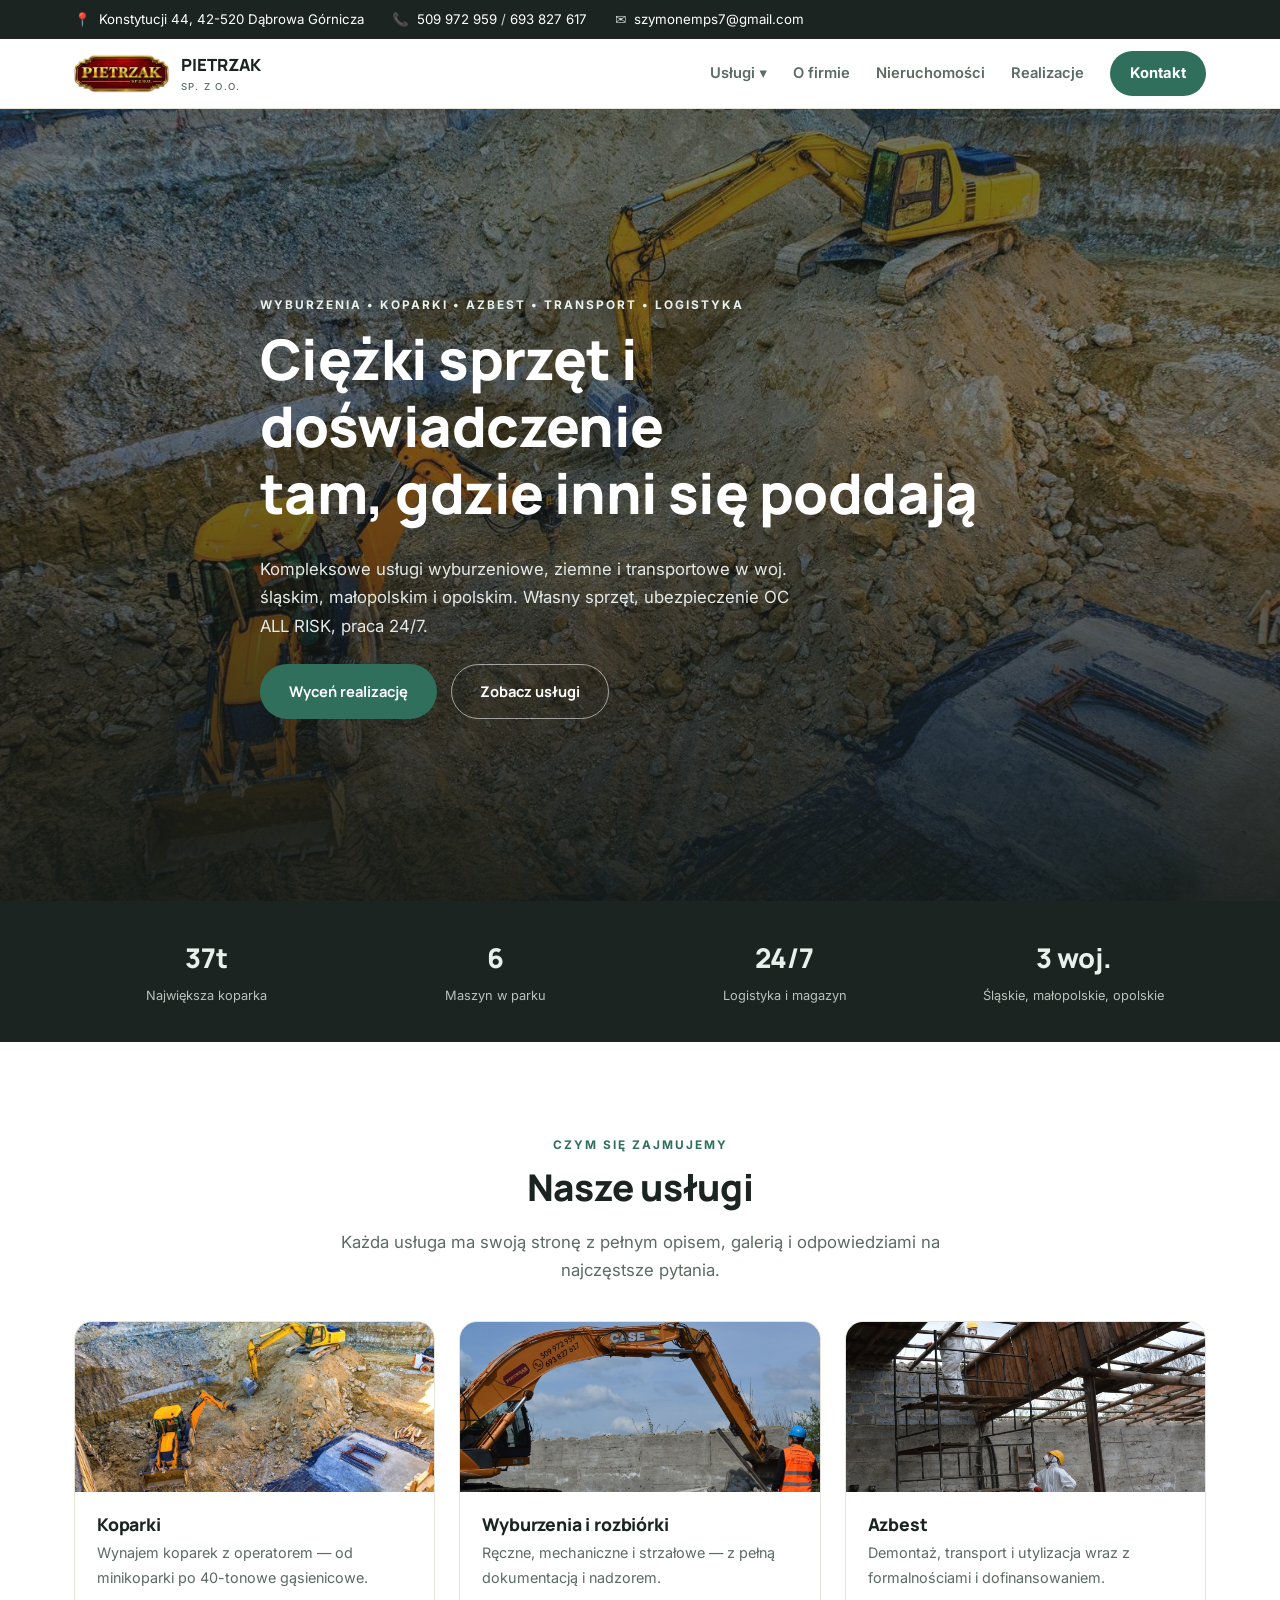
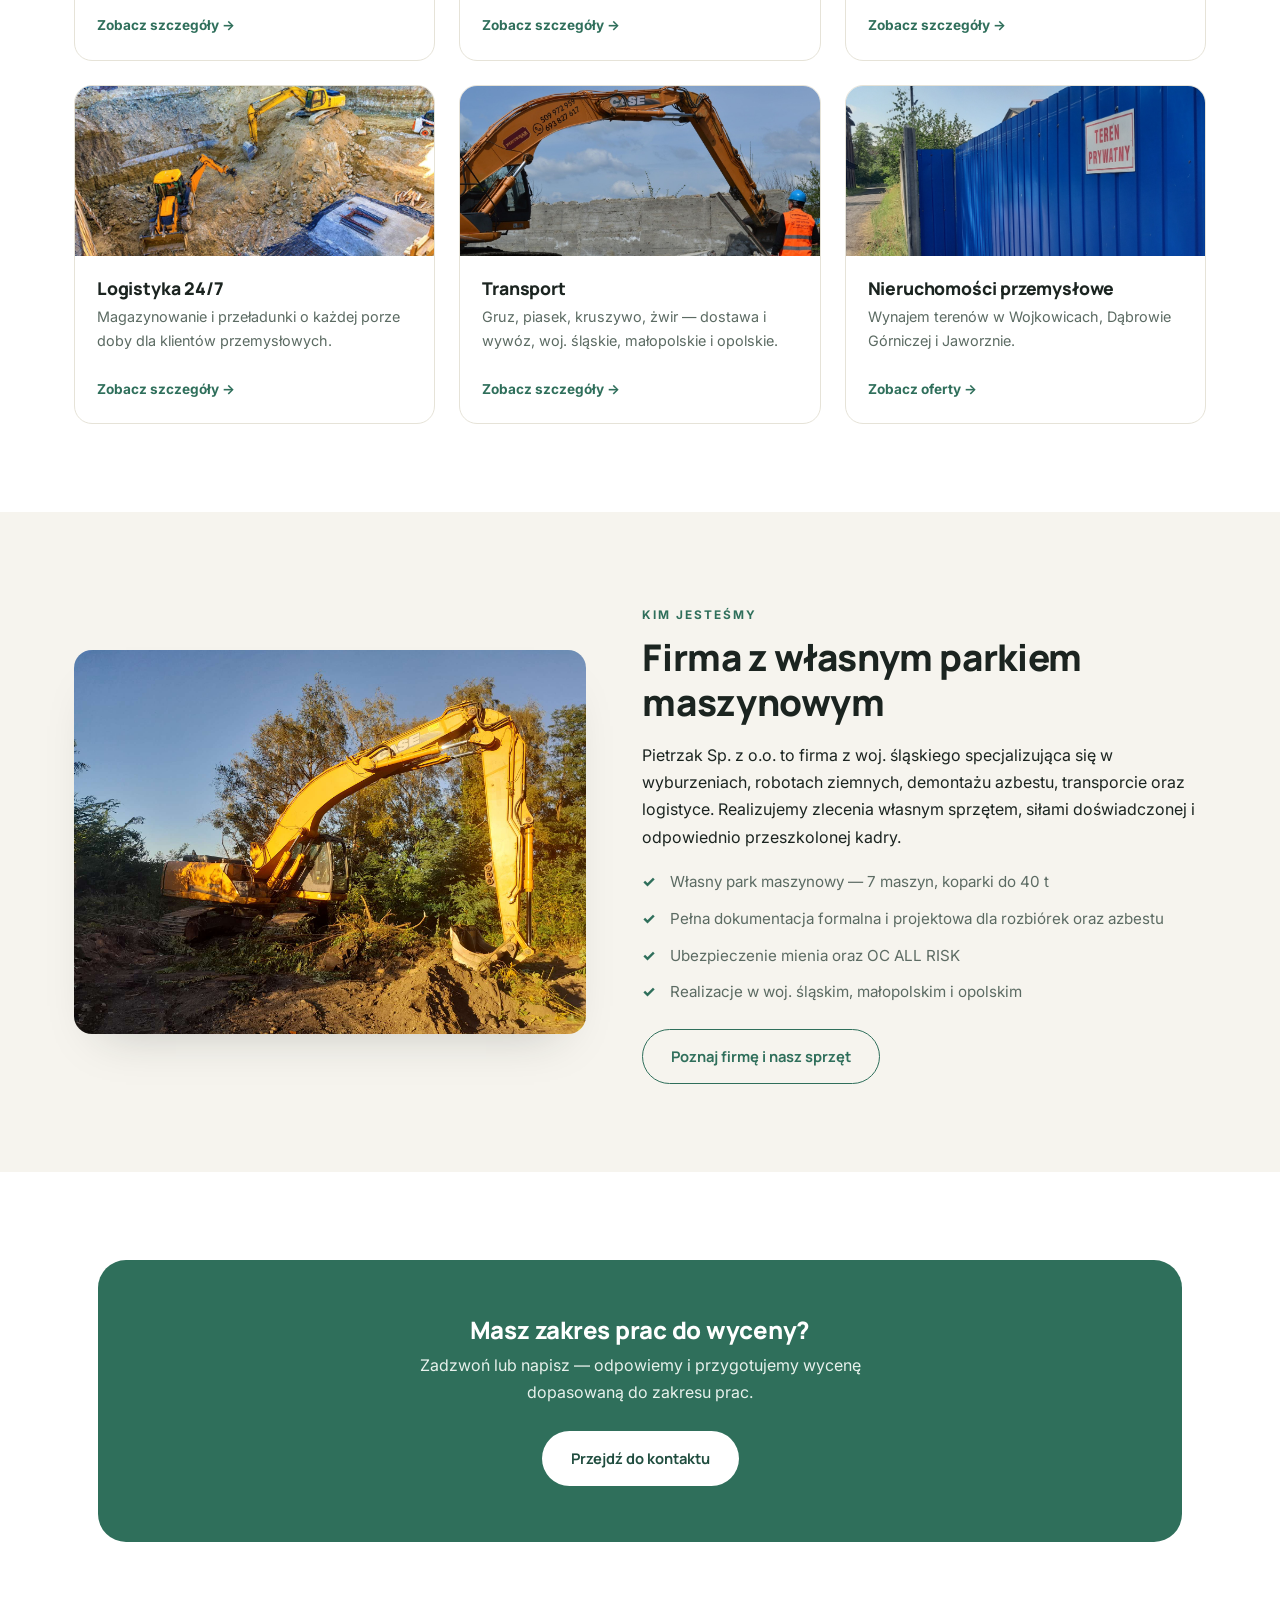
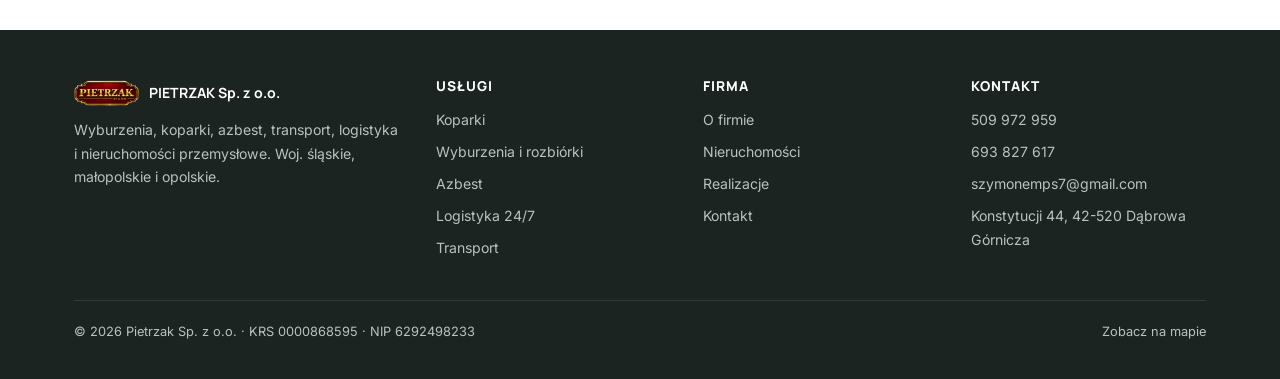
==== index.html @ a1aa08f2 "Catch remaining generic-Poland and Germany mentions the earlier sweep missed A few spots used "oraz " ====
<!DOCTYPE html>
<html lang="pl">
<head>
<meta charset="UTF-8" />
<meta name="viewport" content="width=device-width, initial-scale=1.0" />
<title>Pietrzak Sp. z o.o. — Wyburzenia, Koparki, Transport, Logistyka | Dąbrowa Górnicza</title>
<meta name="description" content="Pietrzak Sp. z o.o. — kompleksowe wyburzenia, usługi koparkami do 40 t, demontaż azbestu, transport, logistyka 24/7 i wynajem nieruchomości przemysłowych. Woj. śląskie, małopolskie i opolskie." />
<meta property="og:type" content="website" />
<meta property="og:title" content="Pietrzak Sp. z o.o. — Wyburzenia, Koparki, Transport, Logistyka" />
<meta property="og:description" content="Kompleksowe usługi wyburzeniowe, ziemne, transportowe i logistyczne. Własny sprzęt, ubezpieczenie OC ALL RISK, praca 24/7." />
<meta property="og:image" content="images/koparki6_slide.jpg" />
<link rel="preconnect" href="https://fonts.googleapis.com">
<link rel="preconnect" href="https://fonts.gstatic.com" crossorigin>
<link href="https://fonts.googleapis.com/css2?family=Manrope:wght@600;700;800&family=Inter:wght@400;500;600;700&display=swap" rel="stylesheet">
<link rel="stylesheet" href="css/style.css?v=11" />
<script type="application/ld+json">
{
  "@context": "https://schema.org",
  "@type": "LocalBusiness",
  "name": "Pietrzak Sp. z o.o.",
  "image": "images/logo-nowe.png",
  "telephone": ["+48509972959", "+48693827617"],
  "email": "szymonemps7@gmail.com",
  "address": {
    "@type": "PostalAddress",
    "streetAddress": "Konstytucji 44",
    "postalCode": "42-520",
    "addressLocality": "Dąbrowa Górnicza",
    "addressCountry": "PL"
  },
  "areaServed": ["Śląskie", "Małopolskie", "Opolskie"],
  "description": "Wyburzenia, usługi koparkami, demontaż azbestu, transport, logistyka i wynajem nieruchomości przemysłowych."
}
</script>
</head>
<body>

<div class="topbar">
  <div class="container topbar-inner">
    <div class="topbar-item"><span class="ico">📍</span> <a href="https://www.google.com/maps/place/Pietrzak+Sp.+z+o.o.+Wyburzenia+Koparki+Kruszywa+Wywrotka+Transport+Magazyny+Prze%C5%82adunki+Logistyka/@50.3770584,19.2363696,16.65z/data=!4m6!3m5!1s0x4716d90f07cc1eab:0x5d00c881a6992db2!8m2!3d50.3772997!4d19.238333!16s%2Fg%2F11swgnzcmq?entry=ttu" target="_blank" rel="noopener">Konstytucji 44, 42-520 Dąbrowa Górnicza</a></div>
    <div class="topbar-item"><span class="ico">📞</span> <a href="tel:+48509972959">509 972 959</a> / <a href="tel:+48693827617">693 827 617</a></div>
    <div class="topbar-item"><span class="ico">✉️</span> <a href="mailto:szymonemps7@gmail.com">szymonemps7@gmail.com</a></div>
  </div>
</div>

<header class="site-header" id="top">
  <div class="container header-inner">
    <a class="brand" href="index.html">
      <img src="images/logo-nowe.png" alt="Pietrzak Sp. z o.o." />
      <span class="brand-text">PIETRZAK <small>Sp. z o.o.</small></span>
    </a>
    <nav class="nav" id="nav">
      <div class="nav-drop">
        <button type="button">Usługi <span aria-hidden="true">▾</span></button>
        <div class="nav-drop-menu">
          <a href="uslugi/koparki.html">Koparki<span>Wynajem z operatorem</span></a>
          <a href="uslugi/wyburzenia.html">Wyburzenia i rozbiórki<span>Ręczne, mechaniczne, strzałowe</span></a>
          <a href="uslugi/azbest.html">Azbest<span>Demontaż i utylizacja</span></a>
          <a href="uslugi/logistyka.html">Logistyka 24/7<span>Magazynowanie, przeładunki</span></a>
          <a href="uslugi/transport.html">Transport<span>Kruszywa, gruz, materiały sypkie</span></a>
        </div>
      </div>
      <a href="o-firmie.html">O firmie</a>
      <a href="nieruchomosci.html">Nieruchomości</a>
      <a href="realizacje.html">Realizacje</a>
      <a href="kontakt.html" class="nav-cta">Kontakt</a>
    </nav>
    <button class="burger" id="burger" aria-label="Menu">
      <span></span><span></span><span></span>
    </button>
  </div>
</header>

<section class="hero">
  <video class="hero-video" autoplay loop muted playsinline poster="images/koparki6_slide.jpg">
    <source src="koparka.mp4" type="video/mp4" />
  </video>
  <div class="hero-overlay"></div>
  <div class="container hero-content">
    <p class="eyebrow">Wyburzenia • Koparki • Azbest • Transport • Logistyka</p>
    <h1>Ciężki sprzęt i doświadczenie<br>tam, gdzie inni się poddają</h1>
    <p class="hero-lead">Kompleksowe usługi wyburzeniowe, ziemne i transportowe w woj. śląskim, małopolskim i opolskim. Własny sprzęt, ubezpieczenie OC ALL RISK, praca 24/7.</p>
    <div class="hero-actions">
      <a href="kontakt.html" class="btn btn-primary">Wyceń realizację</a>
      <a href="#uslugi" class="btn btn-ghost">Zobacz usługi</a>
    </div>
  </div>
</section>

<section class="stats">
  <div class="container stats-grid">
    <div class="stat reveal"><strong data-count="40" data-suffix="t">0t</strong><span>Największa koparka</span></div>
    <div class="stat reveal"><strong data-count="7" data-suffix="">0</strong><span>Maszyn w parku</span></div>
    <div class="stat reveal"><strong>24/7</strong><span>Logistyka i magazyn</span></div>
    <div class="stat reveal"><strong>3 woj.</strong><span>Śląskie, małopolskie, opolskie</span></div>
  </div>
</section>

<section class="section" id="uslugi">
  <div class="container">
    <div class="section-head center">
      <p class="section-eyebrow reveal">Czym się zajmujemy</p>
      <h2 class="section-title reveal">Nasze usługi</h2>
      <p class="lead reveal">Każda usługa ma swoją stronę z pełnym opisem, galerią i odpowiedziami na najczęstsze pytania.</p>
    </div>
    <div class="service-links">

      <a class="service-link-card reveal" href="uslugi/koparki.html">
        <div class="service-link-img" style="background-image:url('images/koparki6_slide.jpg')"></div>
        <div class="service-link-body">
          <h3>Koparki</h3>
          <p>Wynajem koparek z operatorem — od minikoparki po 40-tonowe gąsienicowe.</p>
          <span class="service-link-arrow">Zobacz szczegóły →</span>
        </div>
      </a>

      <a class="service-link-card reveal" href="uslugi/wyburzenia.html">
        <div class="service-link-img" style="background-image:url('images/wwwwyb.jpg')"></div>
        <div class="service-link-body">
          <h3>Wyburzenia i rozbiórki</h3>
          <p>Ręczne, mechaniczne i strzałowe — z pełną dokumentacją i nadzorem.</p>
          <span class="service-link-arrow">Zobacz szczegóły →</span>
        </div>
      </a>

      <a class="service-link-card reveal" href="uslugi/azbest.html">
        <div class="service-link-img" style="background-image:url('images/azbest31.jpg')"></div>
        <div class="service-link-body">
          <h3>Azbest</h3>
          <p>Demontaż, transport i utylizacja wraz z formalnościami i dofinansowaniem.</p>
          <span class="service-link-arrow">Zobacz szczegóły →</span>
        </div>
      </a>

      <a class="service-link-card reveal" href="uslugi/logistyka.html">
        <div class="service-link-img" style="background-image:url('images/koparki6_slide.jpg')"></div>
        <div class="service-link-body">
          <h3>Logistyka 24/7</h3>
          <p>Magazynowanie i przeładunki o każdej porze doby dla klientów przemysłowych.</p>
          <span class="service-link-arrow">Zobacz szczegóły →</span>
        </div>
      </a>

      <a class="service-link-card reveal" href="uslugi/transport.html">
        <div class="service-link-img" style="background-image:url('images/wwwwyb.jpg')"></div>
        <div class="service-link-body">
          <h3>Transport</h3>
          <p>Gruz, piasek, kruszywo, żwir — dostawa i wywóz, woj. śląskie, małopolskie i opolskie.</p>
          <span class="service-link-arrow">Zobacz szczegóły →</span>
        </div>
      </a>

      <a class="service-link-card reveal" href="nieruchomosci.html">
        <div class="service-link-img" style="background-image:url('images/nieruchomosci21.jpg')"></div>
        <div class="service-link-body">
          <h3>Nieruchomości przemysłowe</h3>
          <p>Wynajem terenów w Wojkowicach, Dąbrowie Górniczej i Jaworznie.</p>
          <span class="service-link-arrow">Zobacz oferty →</span>
        </div>
      </a>

    </div>
  </div>
</section>

<section class="section section-alt">
  <div class="container about-grid">
    <div class="about-media reveal">
      <img src="images/koparki3.jpg" alt="Koparka Pietrzak Sp. z o.o. przy pracy" />
    </div>
    <div class="reveal">
      <p class="section-eyebrow">Kim jesteśmy</p>
      <h2 class="section-title">Firma z własnym parkiem maszynowym</h2>
      <p>Pietrzak Sp. z o.o. to firma z woj. śląskiego specjalizująca się w wyburzeniach, robotach ziemnych, demontażu azbestu, transporcie oraz logistyce. Realizujemy zlecenia własnym sprzętem, siłami doświadczonej i odpowiednio przeszkolonej kadry.</p>
      <ul class="checklist">
        <li>Własny park maszynowy — 7 maszyn, koparki do 40 t</li>
        <li>Pełna dokumentacja formalna i projektowa dla rozbiórek oraz azbestu</li>
        <li>Ubezpieczenie mienia oraz OC ALL RISK</li>
        <li>Realizacje w woj. śląskim, małopolskim i opolskim</li>
      </ul>
      <a href="o-firmie.html" class="btn btn-outline">Poznaj firmę i nasz sprzęt</a>
    </div>
  </div>
</section>

<section class="section">
  <div class="container">
    <div class="cta-band reveal">
      <h2>Masz zakres prac do wyceny?</h2>
      <p>Zadzwoń lub napisz — odpowiemy i przygotujemy wycenę dopasowaną do zakresu prac.</p>
      <a href="kontakt.html" class="btn btn-primary">Przejdź do kontaktu</a>
    </div>
  </div>
</section>

<a href="tel:+48509972959" class="call-fab" id="call-fab" aria-label="Zadzwoń teraz">
  <span class="call-fab-icon">📞</span><span class="call-fab-text">Zadzwoń teraz</span>
</a>

<footer class="footer">
  <div class="container">
    <div class="footer-grid">
      <div>
        <div class="footer-brand"><img src="images/logo-nowe.png" alt="Pietrzak Sp. z o.o." /><span>PIETRZAK Sp. z o.o.</span></div>
        <p>Wyburzenia, koparki, azbest, transport, logistyka i nieruchomości przemysłowe. Woj. śląskie, małopolskie i opolskie.</p>
      </div>
      <div class="footer-col">
        <h4>Usługi</h4>
        <ul>
          <li><a href="uslugi/koparki.html">Koparki</a></li>
          <li><a href="uslugi/wyburzenia.html">Wyburzenia i rozbiórki</a></li>
          <li><a href="uslugi/azbest.html">Azbest</a></li>
          <li><a href="uslugi/logistyka.html">Logistyka 24/7</a></li>
          <li><a href="uslugi/transport.html">Transport</a></li>
        </ul>
      </div>
      <div class="footer-col">
        <h4>Firma</h4>
        <ul>
          <li><a href="o-firmie.html">O firmie</a></li>
          <li><a href="nieruchomosci.html">Nieruchomości</a></li>
          <li><a href="realizacje.html">Realizacje</a></li>
          <li><a href="kontakt.html">Kontakt</a></li>
        </ul>
      </div>
      <div class="footer-col">
        <h4>Kontakt</h4>
        <ul>
          <li><a href="tel:+48509972959">509 972 959</a></li>
          <li><a href="tel:+48693827617">693 827 617</a></li>
          <li><a href="mailto:szymonemps7@gmail.com">szymonemps7@gmail.com</a></li>
          <li><a href="https://www.google.com/maps/place/Pietrzak+Sp.+z+o.o.+Wyburzenia+Koparki+Kruszywa+Wywrotka+Transport+Magazyny+Prze%C5%82adunki+Logistyka/@50.3770584,19.2363696,16.65z/data=!4m6!3m5!1s0x4716d90f07cc1eab:0x5d00c881a6992db2!8m2!3d50.3772997!4d19.238333!16s%2Fg%2F11swgnzcmq?entry=ttu" target="_blank" rel="noopener">Konstytucji 44, 42-520 Dąbrowa Górnicza</a></li>
        </ul>
      </div>
    </div>
    <div class="footer-bottom">
      <p>&copy; <span id="year"></span> Pietrzak Sp. z o.o. · KRS 0000868595 · NIP 6292498233</p>
      <a href="https://www.google.com/maps/place/Pietrzak+Sp.+z+o.o.+Wyburzenia+Koparki+Kruszywa+Wywrotka+Transport+Magazyny+Prze%C5%82adunki+Logistyka/@50.3770584,19.2363696,16.65z/data=!4m6!3m5!1s0x4716d90f07cc1eab:0x5d00c881a6992db2!8m2!3d50.3772997!4d19.238333!16s%2Fg%2F11swgnzcmq?entry=ttu" target="_blank" rel="noopener">Zobacz na mapie</a>
    </div>
  </div>
</footer>

<script src="js/script.js?v=11"></script>
</body>
</html>
---- css/style.css ----
:root{
  --ink:#1b2420;
  --ink-soft:#5c6b63;
  --paper:#ffffff;
  --paper-alt:#f6f4ee;
  --accent:#2f6f5b;
  --accent-light:#e7f1ec;
  --accent-dark:#204d3f;
  --line:#e6e3d8;
  --radius:18px;
  --shadow:0 24px 48px -28px rgba(27,36,32,0.25);
  --container:1180px;
  font-size:16px;
}

*,*::before,*::after{box-sizing:border-box;}
html{scroll-behavior:smooth;}
body{
  margin:0;
  font-family:'Inter',system-ui,sans-serif;
  color:var(--ink);
  background:var(--paper);
  line-height:1.7;
  -webkit-font-smoothing:antialiased;
}
h1,h2,h3,h4{
  font-family:'Manrope',sans-serif;
  line-height:1.2;
  margin:0 0 .5em;
  font-weight:800;
  letter-spacing:-.01em;
}
p{margin:0 0 1em;}
img{max-width:100%;display:block;}
a{color:inherit;text-decoration:none;}
ul{margin:0;padding:0;list-style:none;}

.container{width:100%;max-width:var(--container);margin:0 auto;padding:0 24px;}

.eyebrow,.section-eyebrow{
  display:inline-block;text-transform:uppercase;letter-spacing:2px;font-weight:700;
  color:var(--accent);font-size:.74rem;margin-bottom:10px;
}
.section-title{font-size:clamp(1.6rem,3vw,2.3rem);}
.section-head{max-width:640px;margin:0 0 34px;}
.section-head.center{margin-left:auto;margin-right:auto;text-align:center;}
.lead{font-size:1.05rem;color:var(--ink-soft);}

/* Topbar */
.topbar{background:var(--ink);color:#cfd8d3;font-size:.83rem;}
.topbar-inner{display:flex;flex-wrap:wrap;gap:8px 28px;padding:8px 24px;}
.topbar a{color:#fff;}
.topbar a:hover{color:var(--accent-light);}
.ico{margin-right:4px;}

/* Header */
.site-header{position:sticky;top:0;z-index:60;background:rgba(255,255,255,.92);backdrop-filter:blur(8px);border-bottom:1px solid var(--line);}
.header-inner{display:flex;align-items:center;justify-content:space-between;padding:12px 24px;}
.brand{display:flex;align-items:center;gap:12px;}
.brand img{height:44px;width:auto;}
.brand-text{font-family:'Manrope',sans-serif;font-weight:800;font-size:1.05rem;}
.brand-text small{display:block;font-family:'Inter',sans-serif;font-weight:500;font-size:.6rem;letter-spacing:1.3px;color:var(--ink-soft);text-transform:uppercase;}

.nav{display:flex;align-items:center;gap:26px;}
.nav > a{font-weight:600;font-size:.92rem;color:var(--ink-soft);transition:color .2s;white-space:nowrap;}
.nav > a:hover{color:var(--ink);}
.nav-cta{background:var(--accent)!important;color:#fff!important;padding:10px 20px;border-radius:999px;font-weight:700!important;}
.nav-cta:hover{background:var(--accent-dark)!important;}

.nav-drop{position:relative;}
.nav-drop > button{
  font:inherit;font-weight:600;font-size:.92rem;color:var(--ink-soft);background:none;border:none;cursor:pointer;
  display:flex;align-items:center;gap:5px;padding:0;
}
.nav-drop > button:hover{color:var(--ink);}
.nav-drop-menu{
  position:absolute;top:calc(100% + 14px);left:50%;transform:translateX(-50%) translateY(6px);
  background:#fff;border:1px solid var(--line);border-radius:14px;box-shadow:var(--shadow);
  min-width:230px;padding:8px;opacity:0;visibility:hidden;transition:.2s;
}
@media (min-width:721px){
  .nav-drop:hover .nav-drop-menu,.nav-drop:focus-within .nav-drop-menu{opacity:1;visibility:visible;transform:translateX(-50%) translateY(0);}
}
.nav-drop-menu a{display:block;padding:10px 12px;border-radius:8px;font-size:.9rem;font-weight:600;color:var(--ink);}
.nav-drop-menu a:hover{background:var(--accent-light);color:var(--accent-dark);}
.nav-drop-menu a span{display:block;font-weight:400;font-size:.78rem;color:var(--ink-soft);margin-top:2px;}

.burger{display:none;flex-direction:column;gap:5px;background:none;border:none;cursor:pointer;padding:6px;}
.burger span{width:24px;height:2px;background:var(--ink);border-radius:2px;transition:.25s;}

/* Breadcrumbs */
.breadcrumbs{padding:16px 0;font-size:.82rem;color:var(--ink-soft);background:var(--paper-alt);border-bottom:1px solid var(--line);}
.breadcrumbs a{color:var(--ink-soft);}
.breadcrumbs a:hover{color:var(--accent);}
.breadcrumbs span{margin:0 8px;color:#c3c0b3;}
.breadcrumbs .current{color:var(--ink);font-weight:600;}

/* Hero (home) */
.hero{position:relative;min-height:88vh;display:flex;align-items:center;overflow:hidden;color:#fff;}
.hero-video{position:absolute;inset:0;width:100%;height:100%;object-fit:cover;z-index:0;}
.hero-overlay{position:absolute;inset:0;z-index:1;background:linear-gradient(180deg,rgba(20,26,23,.6) 0%,rgba(20,26,23,.55) 40%,rgba(20,26,23,.92) 100%);}
.hero-content{position:relative;z-index:2;max-width:760px;padding:60px 0;}
.hero .eyebrow{color:var(--accent-light);}
.hero h1{font-size:clamp(2.1rem,4.4vw,3.5rem);}
.hero-lead{font-size:1.05rem;color:#e4e9e6;max-width:560px;}
.hero-actions{display:flex;gap:14px;flex-wrap:wrap;margin-top:24px;}

/* Page hero (subpages) */
.page-hero{position:relative;padding:0;color:#fff;min-height:44vh;display:flex;align-items:flex-end;overflow:hidden;}
.page-hero-img{position:absolute;inset:0;background-size:cover;background-position:center;}
.page-hero-overlay{position:absolute;inset:0;background:linear-gradient(180deg,rgba(20,26,23,.35) 0%,rgba(20,26,23,.85) 100%);}
.page-hero-content{position:relative;z-index:2;padding:60px 0 40px;}
.page-hero h1{font-size:clamp(1.9rem,3.6vw,2.8rem);margin-bottom:.3em;}
.page-hero p{color:#e4e9e6;max-width:600px;margin-bottom:0;}

.btn{
  display:inline-block;padding:14px 28px;border-radius:999px;
  font-weight:700;font-size:.92rem;transition:.2s;border:1px solid transparent;cursor:pointer;
  font-family:'Manrope',sans-serif;
}
.btn-primary{background:var(--accent);color:#fff;}
.btn-primary:hover{background:var(--accent-dark);transform:translateY(-2px);}
.btn-ghost{border-color:rgba(255,255,255,.55);color:#fff;}
.btn-ghost:hover{background:rgba(255,255,255,.12);}
.btn-outline{border-color:var(--accent);color:var(--accent);}
.btn-outline:hover{background:var(--accent-light);}
.btn-block{width:100%;text-align:center;}

/* Sections */
.section{padding:88px 0;}
.section-alt{background:var(--paper-alt);}

/* Stats */
.stats{background:var(--ink);color:#fff;padding:34px 0;}
.stats-grid{display:grid;grid-template-columns:repeat(4,1fr);gap:24px;text-align:center;}
.stat strong{display:block;font-family:'Manrope',sans-serif;font-size:1.7rem;color:var(--accent-light);font-weight:800;}
.stat span{font-size:.8rem;color:#b9c2bc;}

/* Service link-cards (home) */
.service-links{display:grid;grid-template-columns:repeat(3,1fr);gap:24px;margin-top:36px;}
.service-link-card{
  background:#fff;border:1px solid var(--line);border-radius:var(--radius);overflow:hidden;transition:.25s;
  display:flex;flex-direction:column;
}
.service-link-card:hover{box-shadow:var(--shadow);transform:translateY(-4px);border-color:var(--accent);}
.service-link-img{height:170px;background-size:cover;background-position:center;}
.service-link-body{padding:22px;flex:1;display:flex;flex-direction:column;}
.service-link-body h3{font-size:1.1rem;margin-bottom:.35em;}
.service-link-body p{font-size:.9rem;color:var(--ink-soft);flex:1;}
.service-link-arrow{
  display:inline-flex;align-items:center;gap:6px;font-weight:700;font-size:.85rem;color:var(--accent);margin-top:10px;
}
.service-link-card:hover .service-link-arrow{gap:10px;}

/* Fleet (o firmie) */
.fleet-grid{display:grid;grid-template-columns:repeat(3,1fr);gap:20px;margin-top:20px;}
.fleet-card{background:#fff;border:1px solid var(--line);border-radius:var(--radius);padding:26px 20px;text-align:center;transition:.25s;}
.fleet-card:hover{box-shadow:var(--shadow);transform:translateY(-4px);}
.fleet-icon{display:block;font-size:2.1rem;margin-bottom:10px;}
.fleet-card strong{display:block;font-family:'Manrope',sans-serif;font-size:1rem;margin-bottom:6px;}
.fleet-spec{display:inline-block;background:var(--accent-light);color:var(--accent-dark);font-size:.76rem;font-weight:700;padding:4px 12px;border-radius:999px;}

/* About / two-col */
.about-grid{display:grid;grid-template-columns:1fr 1.1fr;gap:56px;align-items:center;}
.about-grid.reverse{grid-template-columns:1.1fr 1fr;}
.about-grid.reverse .about-media{order:2;}
.about-media img{border-radius:var(--radius);box-shadow:var(--shadow);}
.checklist{margin:18px 0 24px;}
.checklist li{position:relative;padding-left:28px;margin-bottom:11px;font-size:.95rem;color:var(--ink-soft);}
.checklist li::before{content:"✓";position:absolute;left:0;top:0;color:var(--accent);font-weight:800;}
.company-meta{display:grid;grid-template-columns:repeat(2,1fr);gap:12px;background:var(--paper-alt);border-radius:14px;padding:18px;font-size:.85rem;}
.company-meta div span{display:block;font-size:.7rem;text-transform:uppercase;color:var(--accent-dark);letter-spacing:1px;}

/* Listings (nieruchomości) */
.listing-grid{display:grid;grid-template-columns:repeat(2,1fr);gap:26px;margin-top:20px;}
.listing-card{background:#fff;border:1px solid var(--line);border-radius:var(--radius);overflow:hidden;transition:.25s;}
.listing-card:hover{box-shadow:var(--shadow);}
.listing-img{height:200px;background-size:cover;background-position:center;}
.listing-body{padding:24px;}
.listing-body h3{font-size:1.15rem;margin-bottom:.3em;}
.listing-tags{display:flex;flex-wrap:wrap;gap:8px;margin:12px 0;}
.listing-tags span{background:var(--accent-light);color:var(--accent-dark);font-size:.76rem;font-weight:700;padding:4px 12px;border-radius:999px;}
.listing-body p{font-size:.92rem;color:var(--ink-soft);}

/* Gallery */
.gallery{display:grid;grid-template-columns:repeat(3,1fr);gap:18px;margin-top:20px;}
.gallery img{width:100%;height:230px;object-fit:cover;border-radius:14px;cursor:zoom-in;transition:.25s;}
.gallery img:hover{transform:scale(1.02);box-shadow:var(--shadow);}

/* FAQ */
.faq{max-width:760px;margin:0 auto;}
.faq-item{border-bottom:1px solid var(--line);}
.faq-item summary{
  cursor:pointer;list-style:none;padding:20px 4px;display:flex;justify-content:space-between;align-items:center;
  font-family:'Manrope',sans-serif;font-weight:700;font-size:1rem;gap:16px;
}
.faq-item summary::-webkit-details-marker{display:none;}
.faq-item summary::after{content:"+";font-size:1.4rem;color:var(--accent);flex-shrink:0;transition:.2s;}
.faq-item[open] summary::after{content:"–";}
.faq-item p{padding:0 4px 20px;color:var(--ink-soft);margin:0;}

/* CTA band */
.cta-band{background:var(--accent);color:#fff;border-radius:28px;padding:56px;text-align:center;margin:0 24px;}
.cta-band h2{color:#fff;margin-bottom:.3em;}
.cta-band p{color:var(--accent-light);max-width:520px;margin:0 auto 24px;}
.cta-band .btn-primary{background:#fff;color:var(--accent-dark);}
.cta-band .btn-primary:hover{background:var(--accent-light);}

/* Contact */
.contact-grid{display:grid;grid-template-columns:1fr 1fr;gap:56px;align-items:start;}
.contact-list{display:flex;flex-direction:column;gap:12px;margin:20px 0;font-size:.95rem;}
.contact-list a:hover{color:var(--accent);}
.whatsapp-link{
  display:inline-flex;align-items:center;gap:4px;margin-left:10px;font-size:.78rem;font-weight:700;
  color:#25D366;border:1px solid #25D366;border-radius:999px;padding:2px 10px;
}
.whatsapp-link:hover{background:#25D366;color:#fff;}
.contact-legal{font-size:.78rem;color:var(--ink-soft);}
.contact-form{background:#fff;border:1px solid var(--line);border-radius:var(--radius);padding:28px;display:flex;flex-direction:column;gap:16px;box-shadow:var(--shadow);}
.contact-form label{font-size:.85rem;font-weight:600;display:flex;flex-direction:column;gap:6px;}
.contact-form input,.contact-form select,.contact-form textarea{
  font-family:inherit;font-size:.95rem;padding:11px 13px;border:1px solid var(--line);border-radius:10px;resize:vertical;background:var(--paper-alt);
}
.contact-form input:focus,.contact-form select:focus,.contact-form textarea:focus{outline:2px solid var(--accent);}
.form-note{font-size:.75rem;color:var(--ink-soft);margin:0;text-align:center;}

.send-options{
  display:flex;flex-direction:column;gap:10px;margin-top:6px;padding-top:16px;border-top:1px dashed var(--line);
}
.send-options-title{font-size:.85rem;font-weight:600;margin:0 0 2px;text-align:center;}
.send-options .btn{font-size:.88rem;padding:11px 20px;}
.send-options button.btn{font-family:inherit;}

.map-section{line-height:0;}
.map-section iframe{width:100%;height:380px;border:0;display:block;}

/* Floating call button */
.call-fab{
  position:fixed;right:22px;bottom:22px;z-index:80;display:flex;align-items:center;gap:8px;
  background:var(--accent);color:#fff;padding:14px 20px;border-radius:999px;font-weight:700;font-size:.9rem;
  box-shadow:0 14px 30px -8px rgba(0,0,0,.35);
  opacity:0;transform:translateY(16px) scale(.9);pointer-events:none;transition:opacity .3s ease, transform .3s ease, background .2s;
}
.call-fab.visible{opacity:1;transform:none;pointer-events:auto;}
.call-fab:hover{background:var(--accent-dark);}
@media (max-width:560px){.call-fab-text{display:none;}.call-fab{padding:14px;}}

/* Lightbox */
.lightbox{position:fixed;inset:0;z-index:200;display:flex;align-items:center;justify-content:center;background:rgba(20,26,23,.94);opacity:0;visibility:hidden;transition:opacity .25s ease;padding:40px;}
.lightbox.open{opacity:1;visibility:visible;}
.lightbox-img{max-width:min(90vw,1100px);max-height:82vh;border-radius:10px;box-shadow:0 30px 60px rgba(0,0,0,.5);}
.lightbox-close,.lightbox-nav{background:rgba(255,255,255,.12);color:#fff;border:none;cursor:pointer;transition:.2s;}
.lightbox-close{position:absolute;top:22px;right:26px;width:42px;height:42px;border-radius:50%;font-size:1.1rem;}
.lightbox-nav{position:absolute;top:50%;transform:translateY(-50%);width:52px;height:52px;border-radius:50%;font-size:1.8rem;line-height:1;}
.lightbox-close:hover,.lightbox-nav:hover{background:var(--accent);}
.lightbox-prev{left:20px;}
.lightbox-next{right:20px;}

/* Footer */
.footer{background:var(--ink);color:#b9c2bc;padding:48px 0 24px;font-size:.88rem;}
.footer-grid{display:grid;grid-template-columns:1.4fr 1fr 1fr 1fr;gap:32px;padding-bottom:32px;border-bottom:1px solid rgba(255,255,255,.1);}
.footer-brand{display:flex;align-items:center;gap:10px;color:#fff;font-weight:700;font-family:'Manrope',sans-serif;margin-bottom:10px;}
.footer-brand img{height:30px;}
.footer-col h4{color:#fff;font-size:.85rem;text-transform:uppercase;letter-spacing:1px;margin-bottom:14px;}
.footer-col ul li{margin-bottom:8px;}
.footer-col a:hover{color:#fff;}
.footer-bottom{display:flex;flex-wrap:wrap;justify-content:space-between;gap:12px;padding-top:20px;font-size:.8rem;}
.footer-bottom a:hover{color:#fff;}

/* 404 */
.error-page{min-height:70vh;display:flex;align-items:center;justify-content:center;text-align:center;padding:60px 24px;}
.error-page .code{font-family:'Manrope',sans-serif;font-size:5rem;font-weight:800;color:var(--accent);line-height:1;}

/* Reveal */
.reveal{opacity:0;transform:translateY(24px);transition:opacity .6s ease, transform .6s ease;}
.reveal.is-visible{opacity:1;transform:none;}
@media (prefers-reduced-motion: reduce){.reveal{transition:none;opacity:1;transform:none;}}

/* Responsive */
@media (max-width:960px){
  .service-links{grid-template-columns:repeat(2,1fr);}
  .fleet-grid{grid-template-columns:repeat(2,1fr);}
  .about-grid,.about-grid.reverse{grid-template-columns:1fr;}
  .about-grid.reverse .about-media{order:0;}
  .contact-grid{grid-template-columns:1fr;}
  .gallery{grid-template-columns:repeat(2,1fr);}
  .listing-grid{grid-template-columns:1fr;}
  .footer-grid{grid-template-columns:1fr 1fr;}
}

@media (max-width:720px){
  .nav{
    position:fixed;top:0;right:0;height:100vh;width:80%;max-width:320px;
    background:#fff;flex-direction:column;align-items:flex-start;
    padding:100px 28px 28px;gap:20px;box-shadow:-10px 0 30px rgba(0,0,0,.15);
    transform:translateX(100%);transition:.3s;overflow-y:auto;
  }
  .nav.open{transform:translateX(0);}
  .nav-drop{width:100%;}
  .nav-drop > button span{transition:transform .2s;}
  .nav-drop.mobile-open > button span{transform:rotate(180deg);}
  .nav-drop-menu{
    position:static;transform:none;opacity:1;visibility:visible;box-shadow:none;
    border:none;border-left:2px solid var(--line);background:var(--paper-alt);
    border-radius:0 10px 10px 0;margin-top:8px;padding:6px;display:none;min-width:0;
  }
  .nav-drop.mobile-open .nav-drop-menu{display:block;}
  .burger{display:flex;}
  .service-links{grid-template-columns:1fr;}
  .fleet-grid{grid-template-columns:1fr;}
  .gallery{grid-template-columns:1fr 1fr;}
  .stats-grid{grid-template-columns:repeat(2,1fr);gap:20px 12px;}
  .footer-grid{grid-template-columns:1fr 1fr;}
  .cta-band{padding:40px 24px;margin:0 16px;}
  .header-inner{padding:10px 20px;}
}

@media (max-width:480px){
  .gallery{grid-template-columns:1fr;}
  .footer-grid{grid-template-columns:1fr;}
}
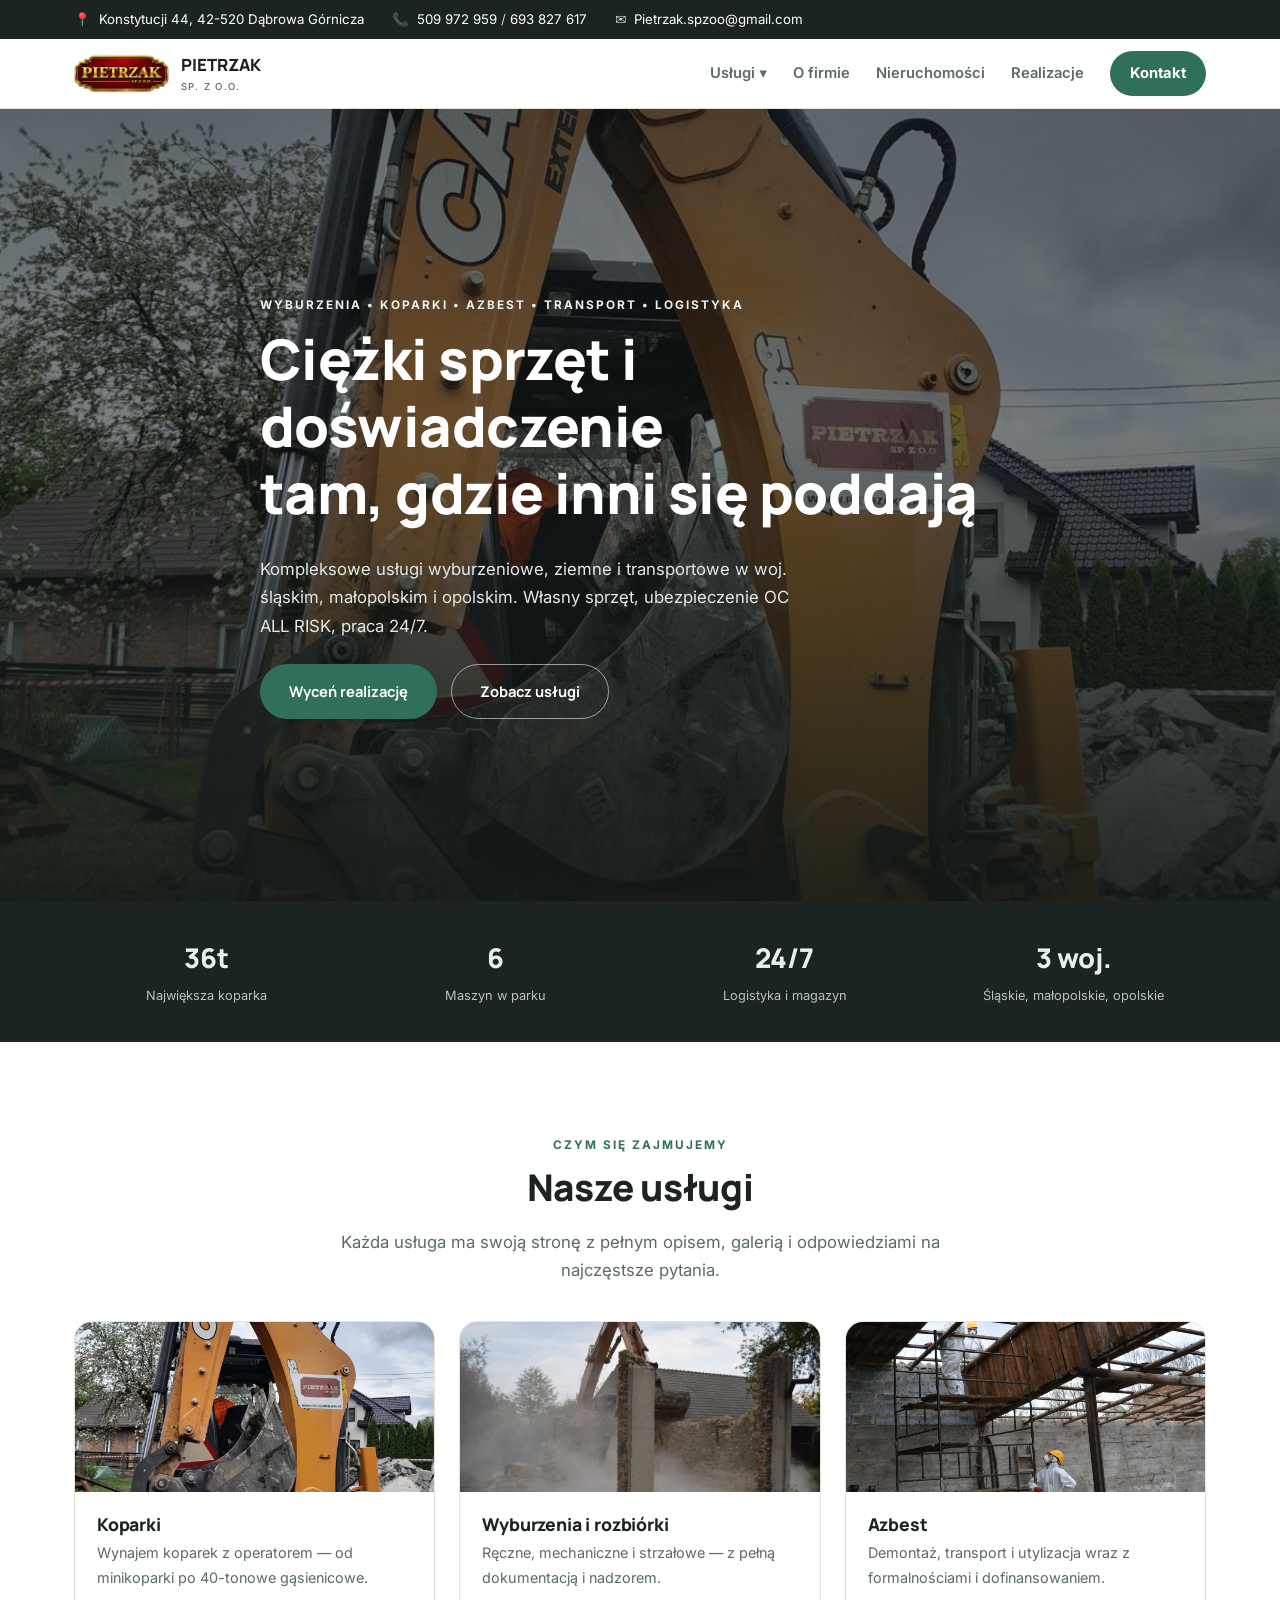
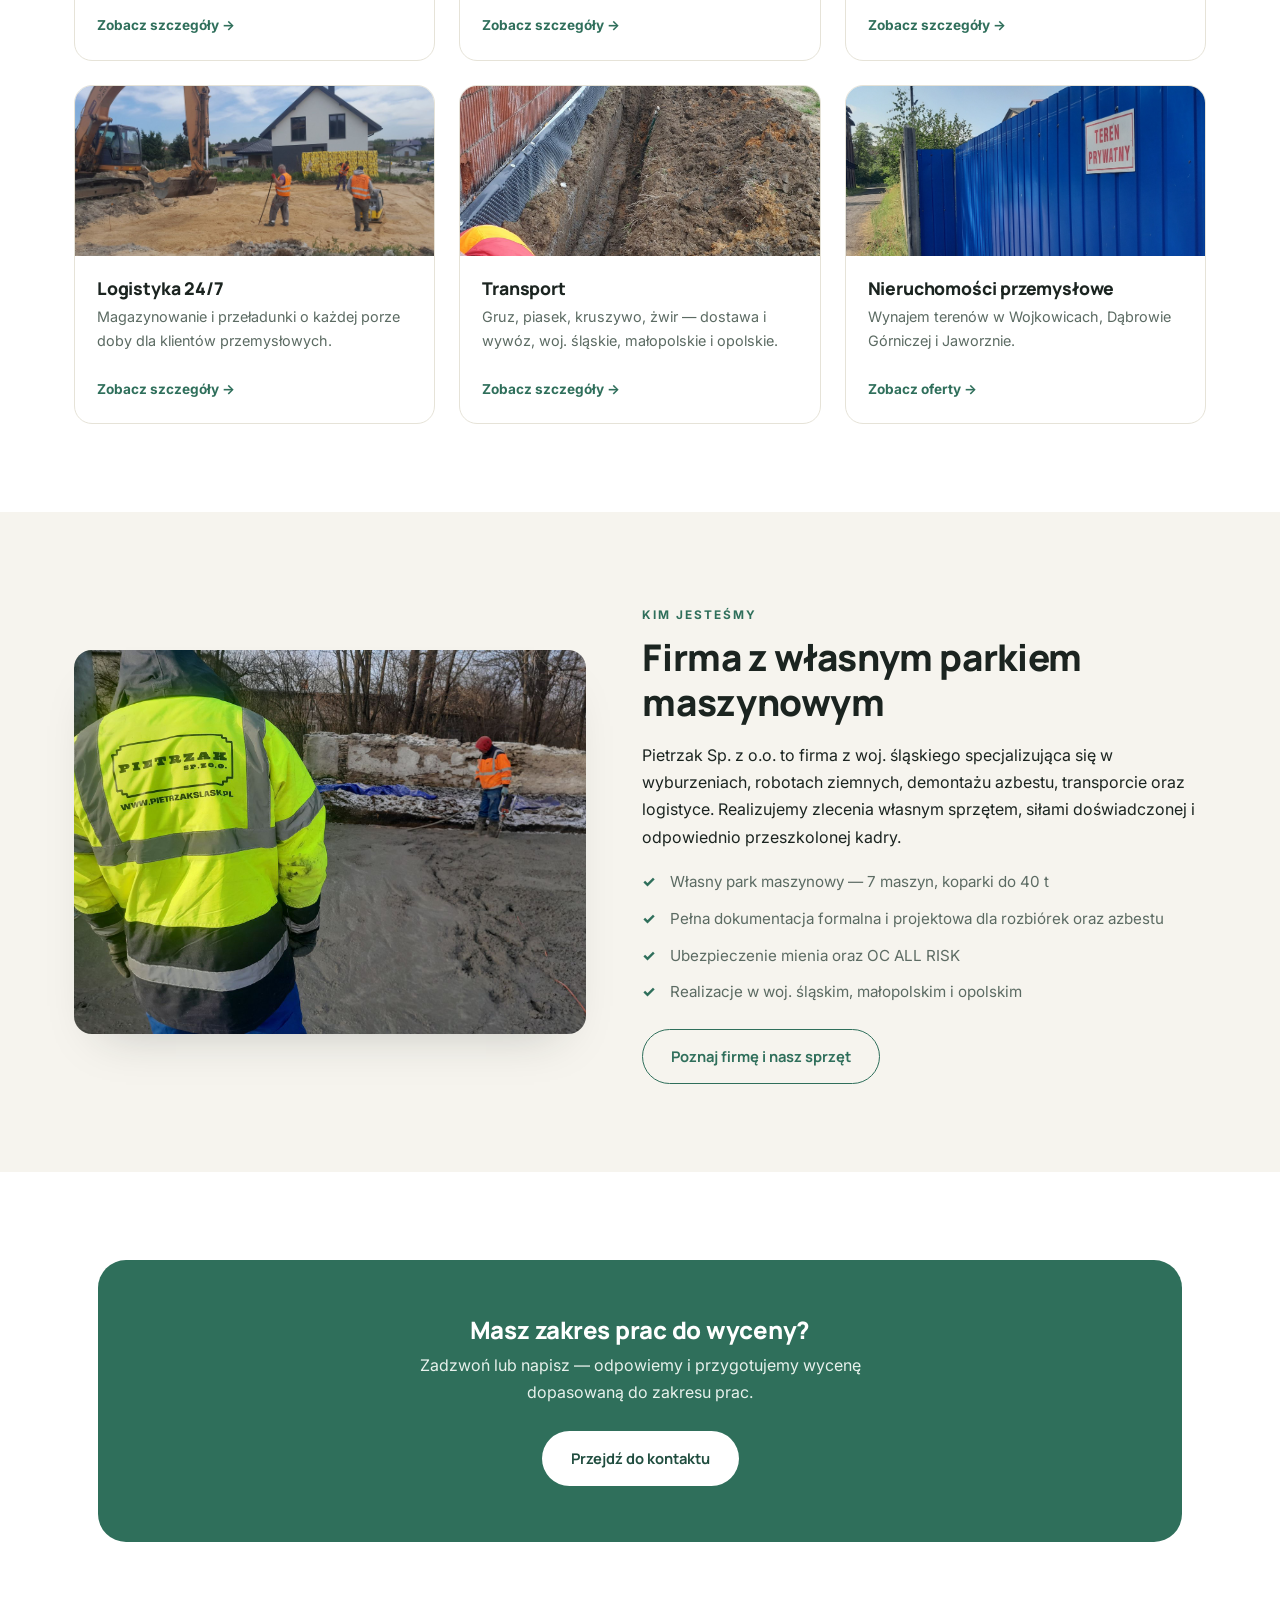
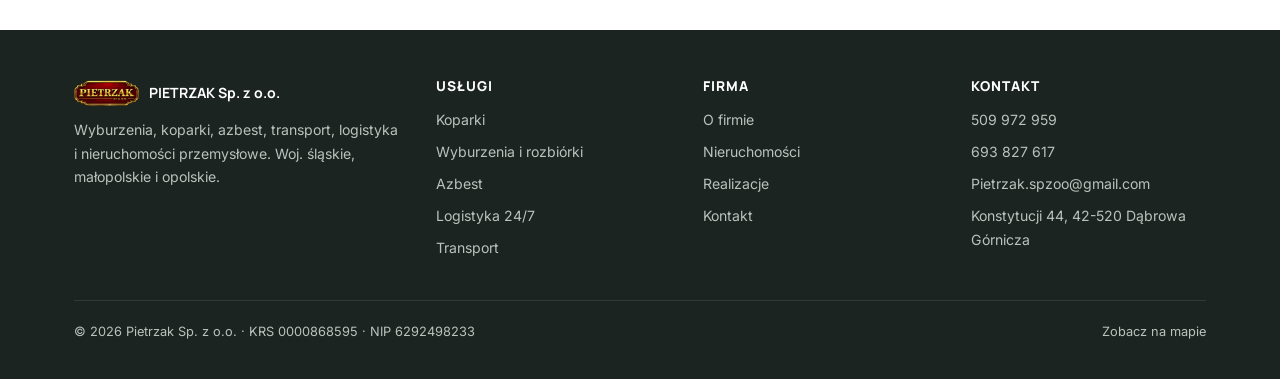
==== commit 1f19cacd: "Add real project photos from client's Oferteo listing, switch to client email, simplify form Downloa" ====
--- a/index.html
+++ b/index.html
@@ -8,11 +8,11 @@
 <meta property="og:type" content="website" />
 <meta property="og:title" content="Pietrzak Sp. z o.o. — Wyburzenia, Koparki, Transport, Logistyka" />
 <meta property="og:description" content="Kompleksowe usługi wyburzeniowe, ziemne, transportowe i logistyczne. Własny sprzęt, ubezpieczenie OC ALL RISK, praca 24/7." />
-<meta property="og:image" content="images/koparki6_slide.jpg" />
+<meta property="og:image" content="images/realizacje/realizacja-01.jpg" />
 <link rel="preconnect" href="https://fonts.googleapis.com">
 <link rel="preconnect" href="https://fonts.gstatic.com" crossorigin>
 <link href="https://fonts.googleapis.com/css2?family=Manrope:wght@600;700;800&family=Inter:wght@400;500;600;700&display=swap" rel="stylesheet">
-<link rel="stylesheet" href="css/style.css?v=11" />
+<link rel="stylesheet" href="css/style.css?v=12" />
 <script type="application/ld+json">
 {
   "@context": "https://schema.org",
@@ -20,7 +20,7 @@
   "name": "Pietrzak Sp. z o.o.",
   "image": "images/logo-nowe.png",
   "telephone": ["+48509972959", "+48693827617"],
-  "email": "szymonemps7@gmail.com",
+  "email": "Pietrzak.spzoo@gmail.com",
   "address": {
     "@type": "PostalAddress",
     "streetAddress": "Konstytucji 44",
@@ -39,7 +39,7 @@
   <div class="container topbar-inner">
     <div class="topbar-item"><span class="ico">📍</span> <a href="https://www.google.com/maps/place/Pietrzak+Sp.+z+o.o.+Wyburzenia+Koparki+Kruszywa+Wywrotka+Transport+Magazyny+Prze%C5%82adunki+Logistyka/@50.3770584,19.2363696,16.65z/data=!4m6!3m5!1s0x4716d90f07cc1eab:0x5d00c881a6992db2!8m2!3d50.3772997!4d19.238333!16s%2Fg%2F11swgnzcmq?entry=ttu" target="_blank" rel="noopener">Konstytucji 44, 42-520 Dąbrowa Górnicza</a></div>
     <div class="topbar-item"><span class="ico">📞</span> <a href="tel:+48509972959">509 972 959</a> / <a href="tel:+48693827617">693 827 617</a></div>
-    <div class="topbar-item"><span class="ico">✉️</span> <a href="mailto:szymonemps7@gmail.com">szymonemps7@gmail.com</a></div>
+    <div class="topbar-item"><span class="ico">✉️</span> <a href="mailto:Pietrzak.spzoo@gmail.com">Pietrzak.spzoo@gmail.com</a></div>
   </div>
 </div>
 
@@ -72,7 +72,7 @@
 </header>
 
 <section class="hero">
-  <video class="hero-video" autoplay loop muted playsinline poster="images/koparki6_slide.jpg">
+  <video class="hero-video" autoplay loop muted playsinline poster="images/realizacje/realizacja-10.jpg">
     <source src="koparka.mp4" type="video/mp4" />
   </video>
   <div class="hero-overlay"></div>
@@ -106,7 +106,7 @@
     <div class="service-links">
 
       <a class="service-link-card reveal" href="uslugi/koparki.html">
-        <div class="service-link-img" style="background-image:url('images/koparki6_slide.jpg')"></div>
+        <div class="service-link-img" style="background-image:url('images/realizacje/realizacja-10.jpg')"></div>
         <div class="service-link-body">
           <h3>Koparki</h3>
           <p>Wynajem koparek z operatorem — od minikoparki po 40-tonowe gąsienicowe.</p>
@@ -115,7 +115,7 @@
       </a>
 
       <a class="service-link-card reveal" href="uslugi/wyburzenia.html">
-        <div class="service-link-img" style="background-image:url('images/wwwwyb.jpg')"></div>
+        <div class="service-link-img" style="background-image:url('images/realizacje/realizacja-01.jpg')"></div>
         <div class="service-link-body">
           <h3>Wyburzenia i rozbiórki</h3>
           <p>Ręczne, mechaniczne i strzałowe — z pełną dokumentacją i nadzorem.</p>
@@ -133,7 +133,7 @@
       </a>
 
       <a class="service-link-card reveal" href="uslugi/logistyka.html">
-        <div class="service-link-img" style="background-image:url('images/koparki6_slide.jpg')"></div>
+        <div class="service-link-img" style="background-image:url('images/realizacje/realizacja-06.jpg')"></div>
         <div class="service-link-body">
           <h3>Logistyka 24/7</h3>
           <p>Magazynowanie i przeładunki o każdej porze doby dla klientów przemysłowych.</p>
@@ -142,7 +142,7 @@
       </a>
 
       <a class="service-link-card reveal" href="uslugi/transport.html">
-        <div class="service-link-img" style="background-image:url('images/wwwwyb.jpg')"></div>
+        <div class="service-link-img" style="background-image:url('images/realizacje/realizacja-07.jpg')"></div>
         <div class="service-link-body">
           <h3>Transport</h3>
           <p>Gruz, piasek, kruszywo, żwir — dostawa i wywóz, woj. śląskie, małopolskie i opolskie.</p>
@@ -166,7 +166,7 @@
 <section class="section section-alt">
   <div class="container about-grid">
     <div class="about-media reveal">
-      <img src="images/koparki3.jpg" alt="Koparka Pietrzak Sp. z o.o. przy pracy" />
+      <img src="images/realizacje/realizacja-15.jpg" alt="Koparka Pietrzak Sp. z o.o. przy pracy" />
     </div>
     <div class="reveal">
       <p class="section-eyebrow">Kim jesteśmy</p>
@@ -228,7 +228,7 @@
         <ul>
           <li><a href="tel:+48509972959">509 972 959</a></li>
           <li><a href="tel:+48693827617">693 827 617</a></li>
-          <li><a href="mailto:szymonemps7@gmail.com">szymonemps7@gmail.com</a></li>
+          <li><a href="mailto:Pietrzak.spzoo@gmail.com">Pietrzak.spzoo@gmail.com</a></li>
           <li><a href="https://www.google.com/maps/place/Pietrzak+Sp.+z+o.o.+Wyburzenia+Koparki+Kruszywa+Wywrotka+Transport+Magazyny+Prze%C5%82adunki+Logistyka/@50.3770584,19.2363696,16.65z/data=!4m6!3m5!1s0x4716d90f07cc1eab:0x5d00c881a6992db2!8m2!3d50.3772997!4d19.238333!16s%2Fg%2F11swgnzcmq?entry=ttu" target="_blank" rel="noopener">Konstytucji 44, 42-520 Dąbrowa Górnicza</a></li>
         </ul>
       </div>
@@ -240,6 +240,6 @@
   </div>
 </footer>
 
-<script src="js/script.js?v=11"></script>
+<script src="js/script.js?v=12"></script>
 </body>
 </html>
--- a/css/style.css
+++ b/css/style.css
@@ -223,13 +223,7 @@
 }
 .contact-form input:focus,.contact-form select:focus,.contact-form textarea:focus{outline:2px solid var(--accent);}
 .form-note{font-size:.75rem;color:var(--ink-soft);margin:0;text-align:center;}
-
-.send-options{
-  display:flex;flex-direction:column;gap:10px;margin-top:6px;padding-top:16px;border-top:1px dashed var(--line);
-}
-.send-options-title{font-size:.85rem;font-weight:600;margin:0 0 2px;text-align:center;}
-.send-options .btn{font-size:.88rem;padding:11px 20px;}
-.send-options button.btn{font-family:inherit;}
+.form-note.error{color:#b5402e;font-weight:600;}
 
 .map-section{line-height:0;}
 .map-section iframe{width:100%;height:380px;border:0;display:block;}
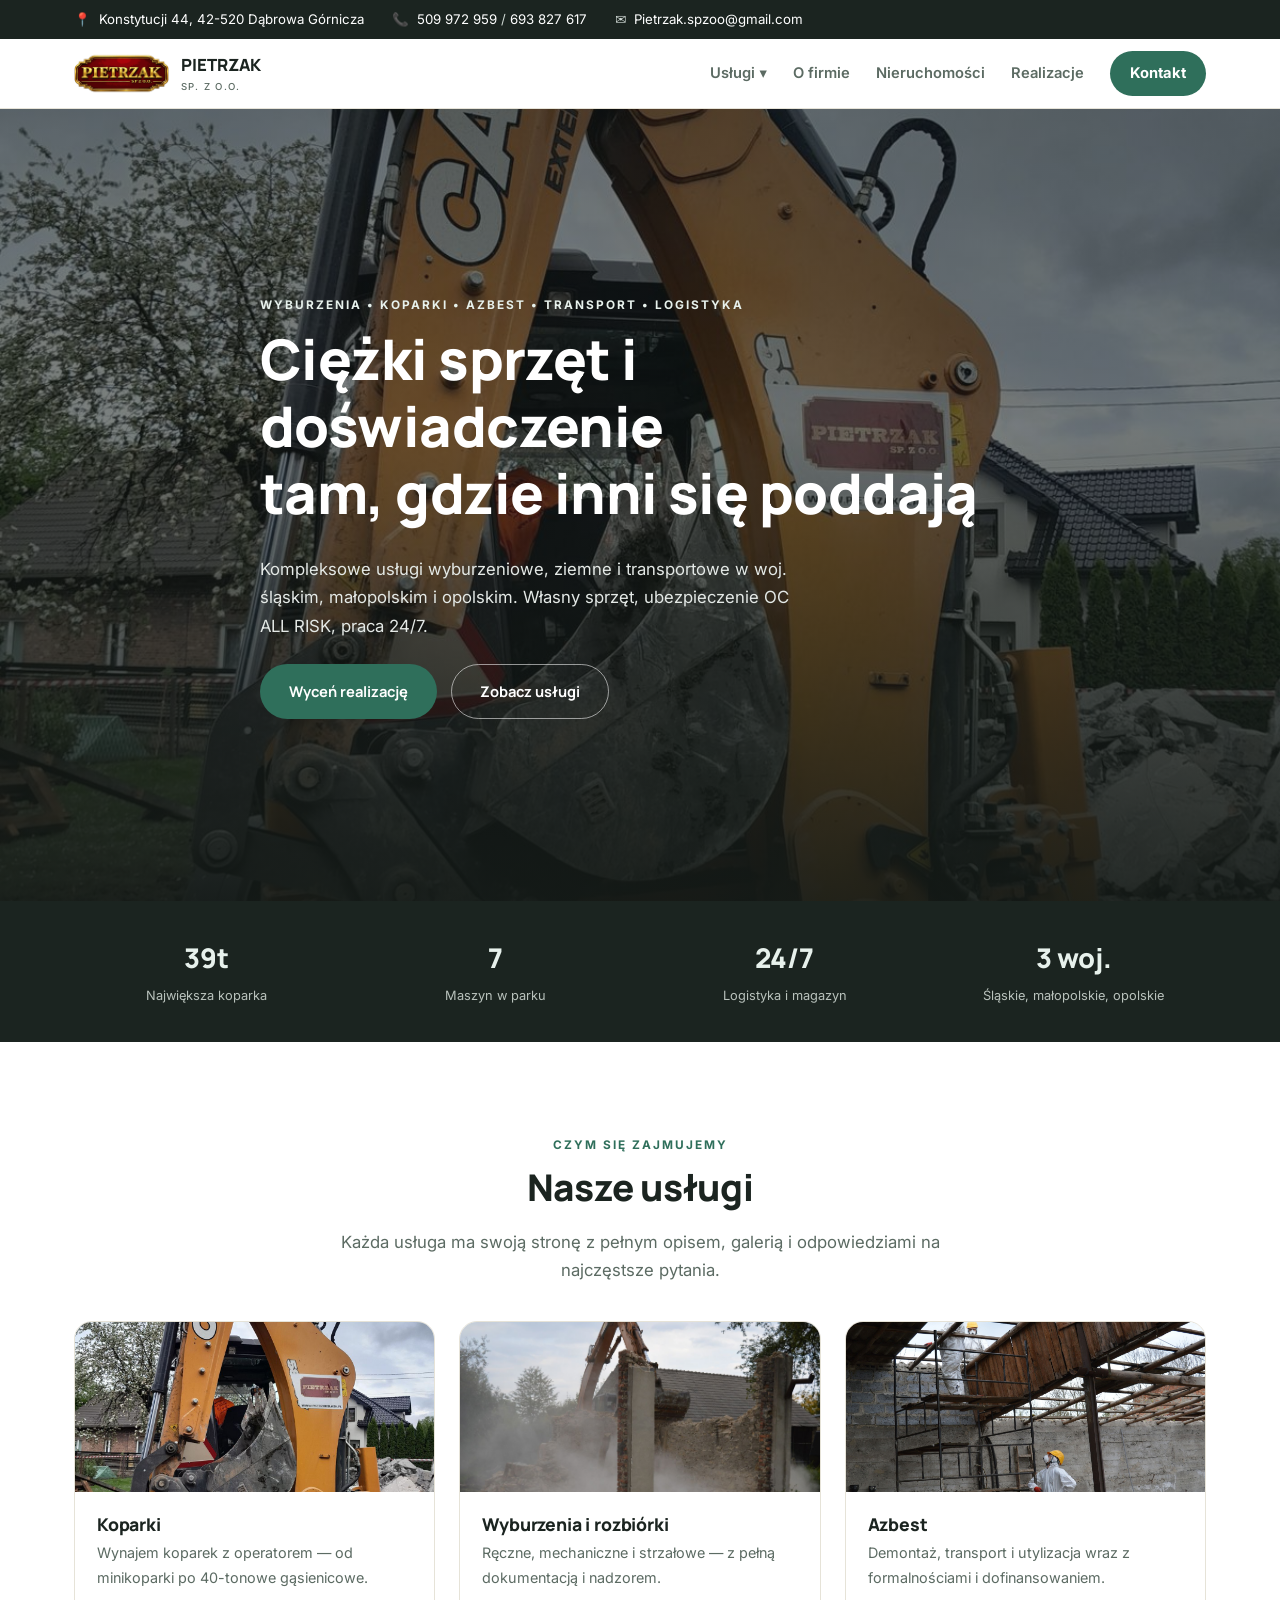
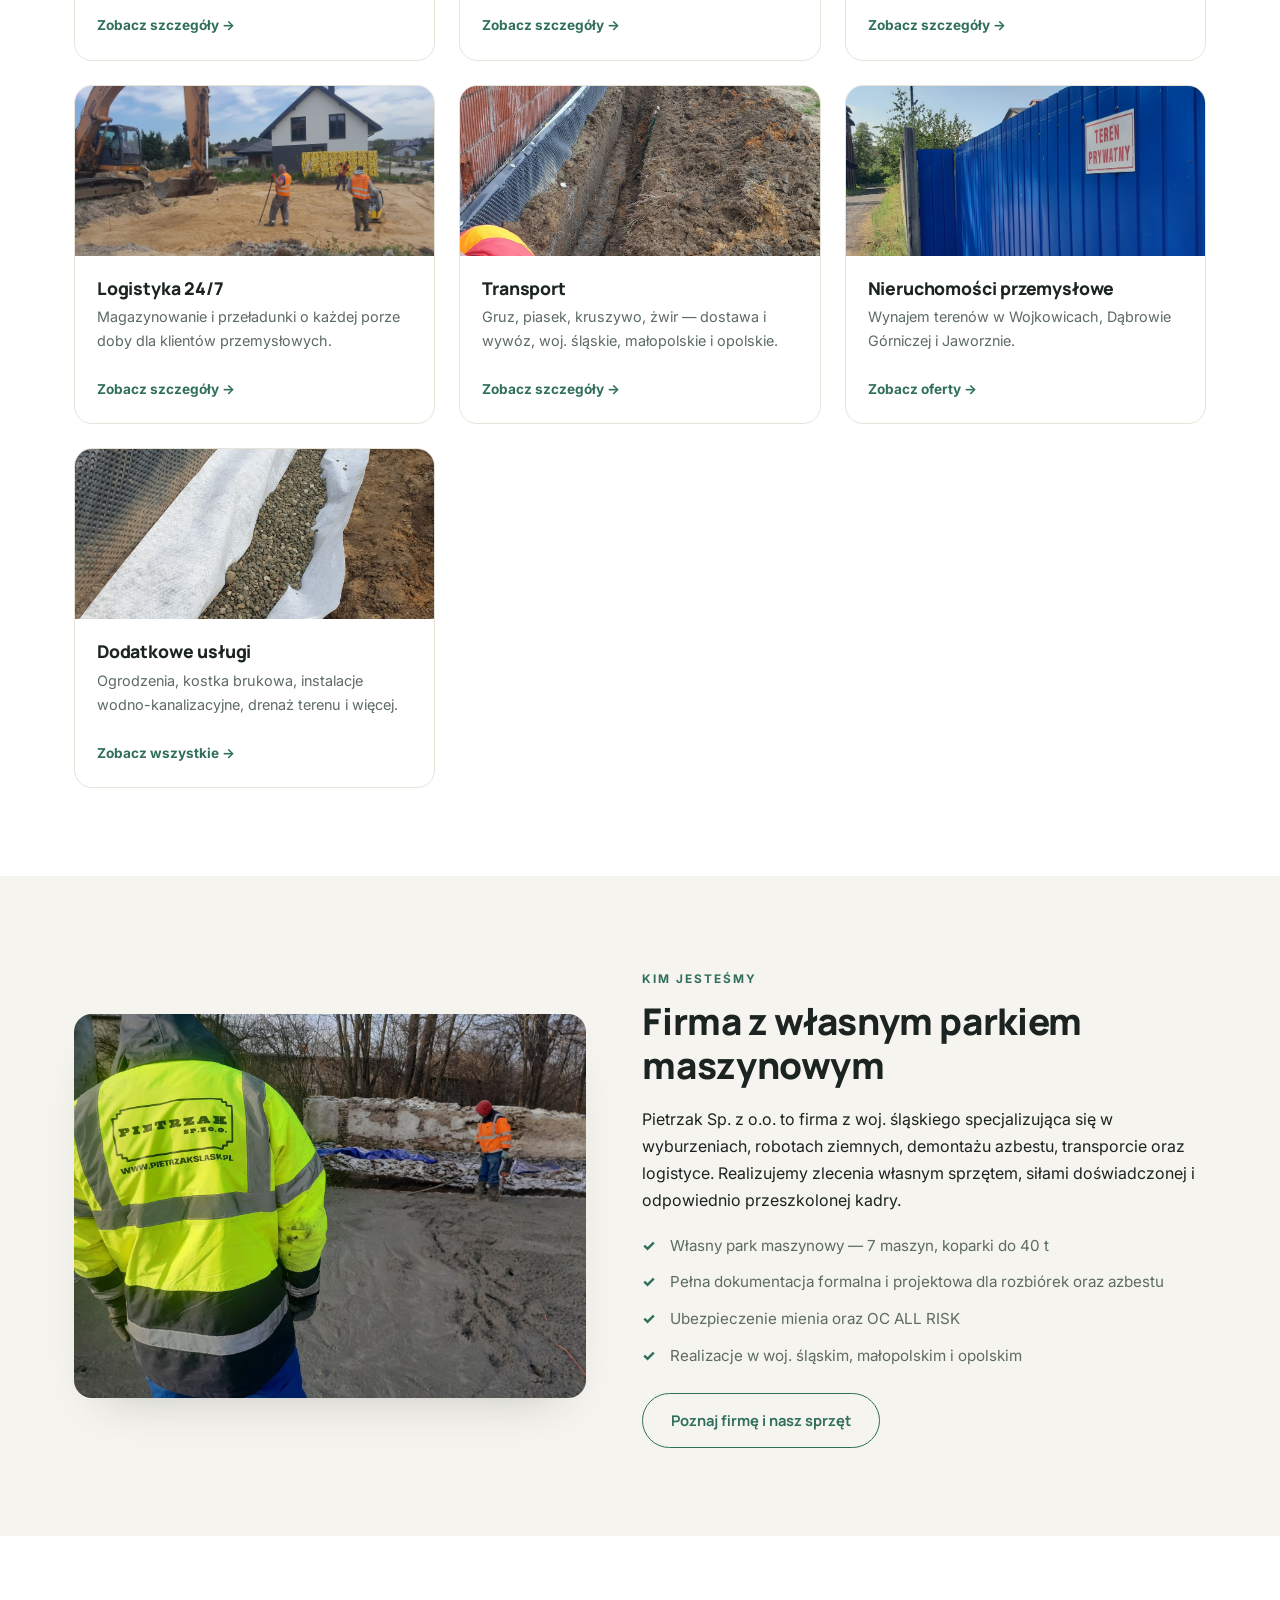
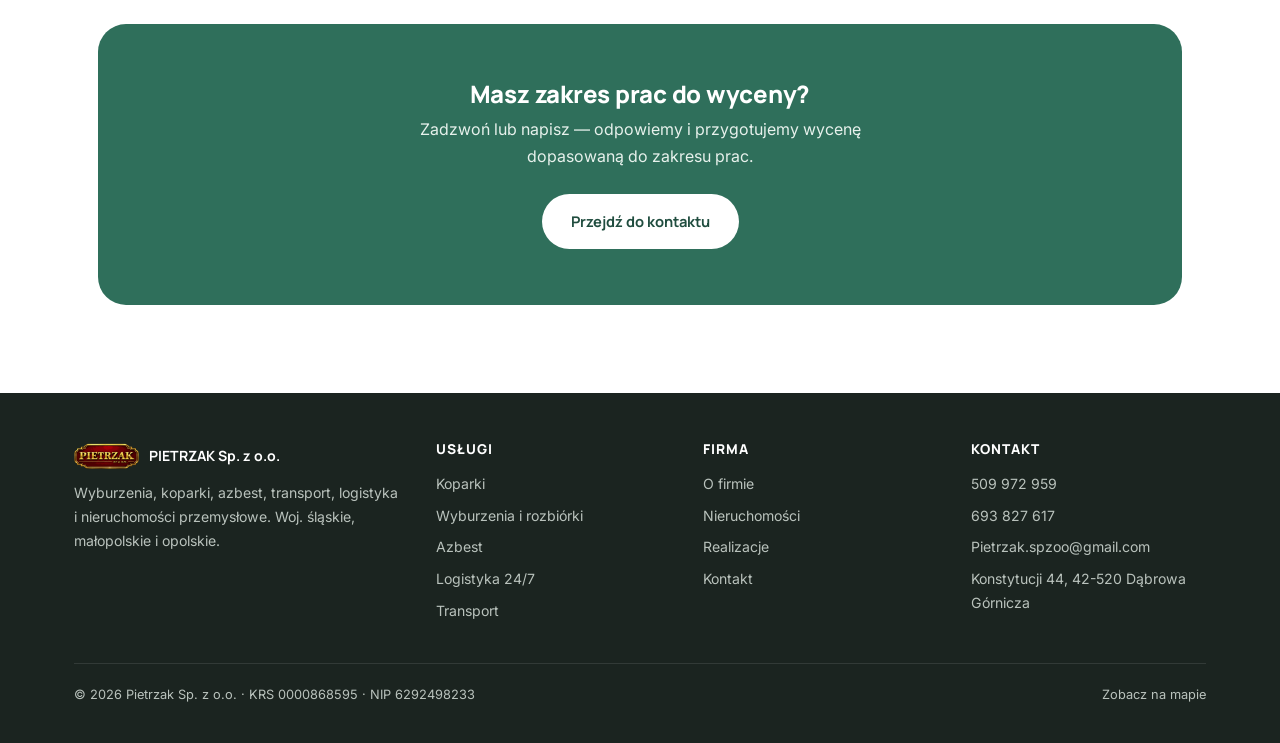
==== commit 558705a0: "Expand Usługi nav to list every service, fix stuck-cache image Nav dropdown and homepage services gr" ====
--- a/index.html
+++ b/index.html
@@ -8,11 +8,11 @@
 <meta property="og:type" content="website" />
 <meta property="og:title" content="Pietrzak Sp. z o.o. — Wyburzenia, Koparki, Transport, Logistyka" />
 <meta property="og:description" content="Kompleksowe usługi wyburzeniowe, ziemne, transportowe i logistyczne. Własny sprzęt, ubezpieczenie OC ALL RISK, praca 24/7." />
-<meta property="og:image" content="images/realizacje/realizacja-01.jpg" />
+<meta property="og:image" content="images/realizacje/realizacja-01.jpg?v=2" />
 <link rel="preconnect" href="https://fonts.googleapis.com">
 <link rel="preconnect" href="https://fonts.gstatic.com" crossorigin>
 <link href="https://fonts.googleapis.com/css2?family=Manrope:wght@600;700;800&family=Inter:wght@400;500;600;700&display=swap" rel="stylesheet">
-<link rel="stylesheet" href="css/style.css?v=12" />
+<link rel="stylesheet" href="css/style.css?v=13" />
 <script type="application/ld+json">
 {
   "@context": "https://schema.org",
@@ -58,6 +58,13 @@
           <a href="uslugi/azbest.html">Azbest<span>Demontaż i utylizacja</span></a>
           <a href="uslugi/logistyka.html">Logistyka 24/7<span>Magazynowanie, przeładunki</span></a>
           <a href="uslugi/transport.html">Transport<span>Kruszywa, gruz, materiały sypkie</span></a>
+          <div class="nav-drop-divider">Dodatkowe usługi</div>
+          <a class="compact" href="o-firmie.html#dodatkowe-uslugi">Przywracanie stanu deweloperskiego</a>
+          <a class="compact" href="o-firmie.html#dodatkowe-uslugi">Montaż ogrodzeń i bram</a>
+          <a class="compact" href="o-firmie.html#dodatkowe-uslugi">Układanie kostki brukowej</a>
+          <a class="compact" href="o-firmie.html#dodatkowe-uslugi">Instalacje wodno-kanalizacyjne</a>
+          <a class="compact" href="o-firmie.html#dodatkowe-uslugi">Drenaż terenu</a>
+          <a class="compact" href="o-firmie.html#dodatkowe-uslugi">Prace porządkowe</a>
         </div>
       </div>
       <a href="o-firmie.html">O firmie</a>
@@ -115,7 +122,7 @@
       </a>
 
       <a class="service-link-card reveal" href="uslugi/wyburzenia.html">
-        <div class="service-link-img" style="background-image:url('images/realizacje/realizacja-01.jpg')"></div>
+        <div class="service-link-img" style="background-image:url('images/realizacje/realizacja-01.jpg?v=2')"></div>
         <div class="service-link-body">
           <h3>Wyburzenia i rozbiórki</h3>
           <p>Ręczne, mechaniczne i strzałowe — z pełną dokumentacją i nadzorem.</p>
@@ -156,6 +163,15 @@
           <h3>Nieruchomości przemysłowe</h3>
           <p>Wynajem terenów w Wojkowicach, Dąbrowie Górniczej i Jaworznie.</p>
           <span class="service-link-arrow">Zobacz oferty →</span>
+        </div>
+      </a>
+
+      <a class="service-link-card reveal" href="o-firmie.html#dodatkowe-uslugi">
+        <div class="service-link-img" style="background-image:url('images/realizacje/realizacja-09.jpg')"></div>
+        <div class="service-link-body">
+          <h3>Dodatkowe usługi</h3>
+          <p>Ogrodzenia, kostka brukowa, instalacje wodno-kanalizacyjne, drenaż terenu i więcej.</p>
+          <span class="service-link-arrow">Zobacz wszystkie →</span>
         </div>
       </a>
 
@@ -240,6 +256,6 @@
   </div>
 </footer>
 
-<script src="js/script.js?v=12"></script>
+<script src="js/script.js?v=13"></script>
 </body>
 </html>
--- a/css/style.css
+++ b/css/style.css
@@ -84,6 +84,12 @@
 .nav-drop-menu a{display:block;padding:10px 12px;border-radius:8px;font-size:.9rem;font-weight:600;color:var(--ink);}
 .nav-drop-menu a:hover{background:var(--accent-light);color:var(--accent-dark);}
 .nav-drop-menu a span{display:block;font-weight:400;font-size:.78rem;color:var(--ink-soft);margin-top:2px;}
+.nav-drop-divider{
+  font-family:'Manrope',sans-serif;text-transform:uppercase;letter-spacing:1px;
+  font-size:.68rem;font-weight:700;color:var(--ink-soft);
+  padding:10px 12px 4px;margin-top:4px;border-top:1px solid var(--line);
+}
+.nav-drop-menu a.compact{padding:7px 12px;font-weight:500;font-size:.86rem;}
 
 .burger{display:none;flex-direction:column;gap:5px;background:none;border:none;cursor:pointer;padding:6px;}
 .burger span{width:24px;height:2px;background:var(--ink);border-radius:2px;transition:.25s;}
@@ -128,6 +134,7 @@
 
 /* Sections */
 .section{padding:88px 0;}
+section[id]{scroll-margin-top:80px;}
 .section-alt{background:var(--paper-alt);}
 
 /* Stats */
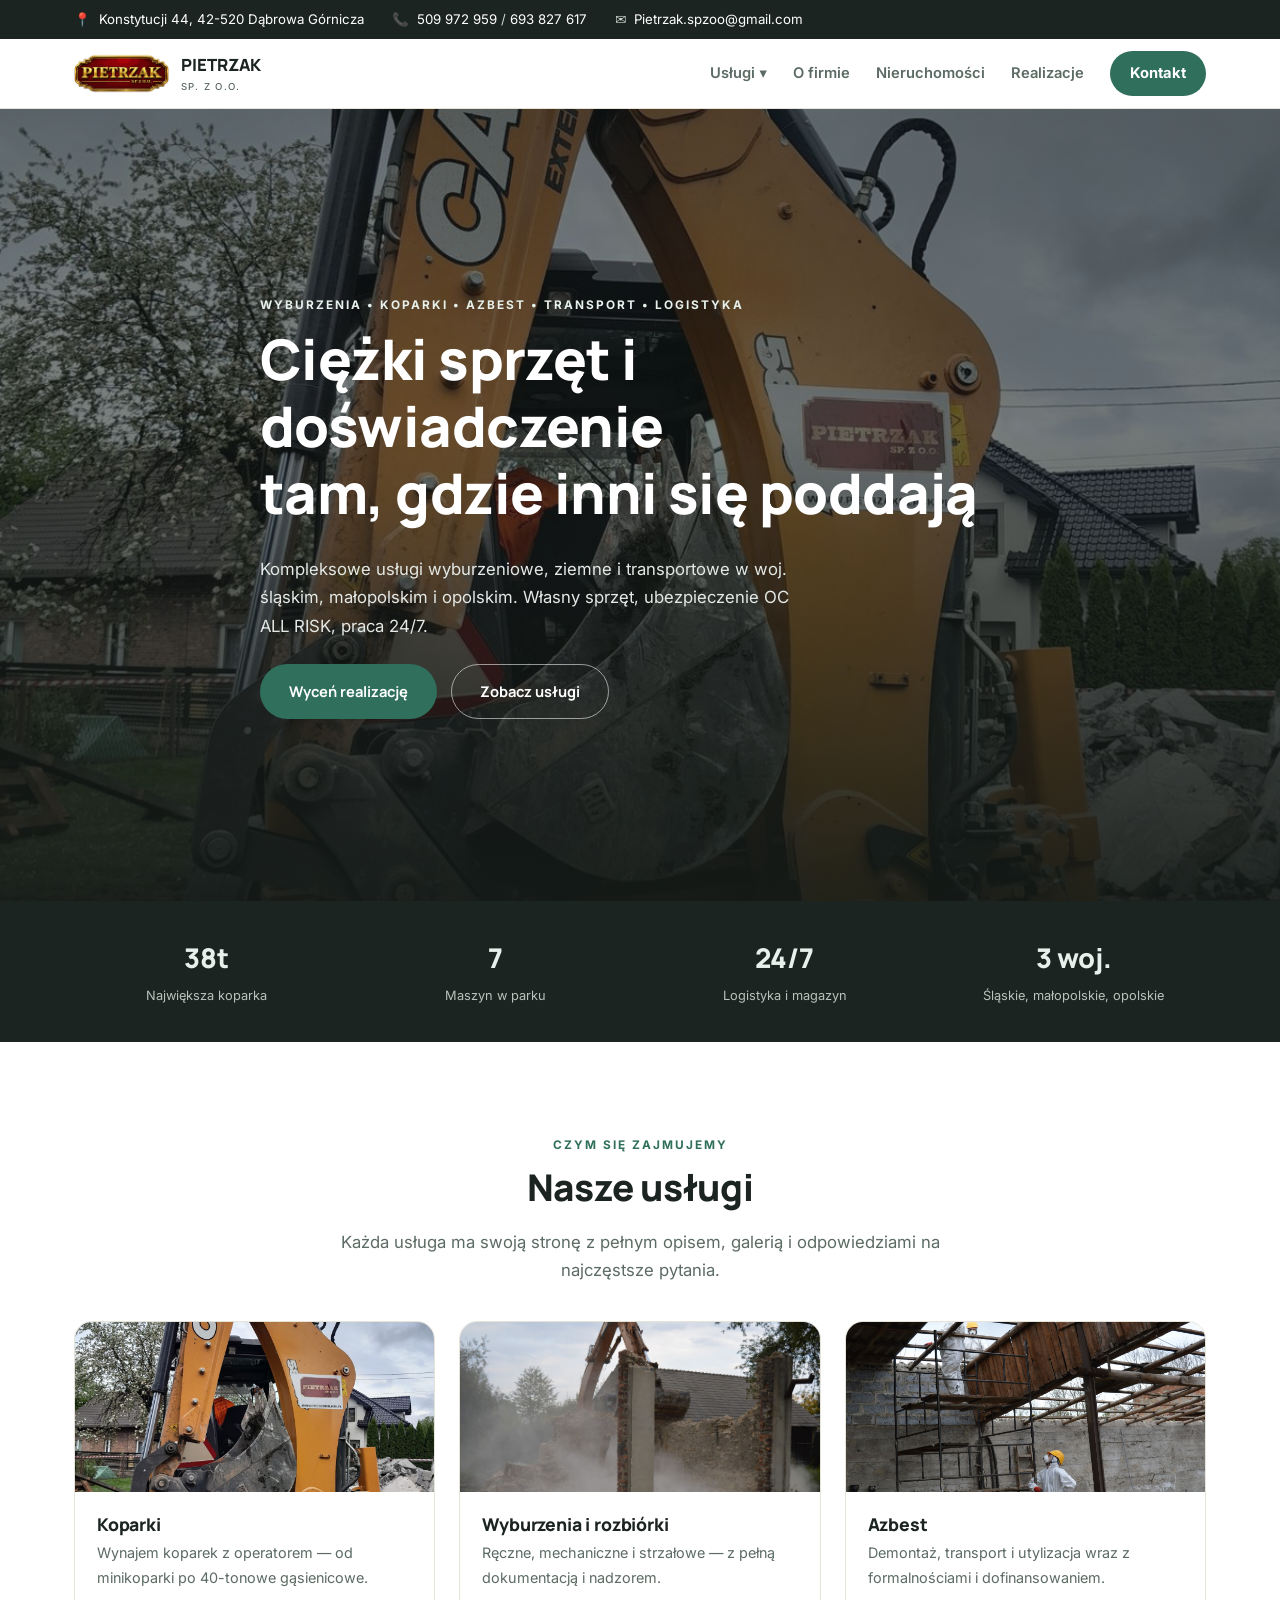
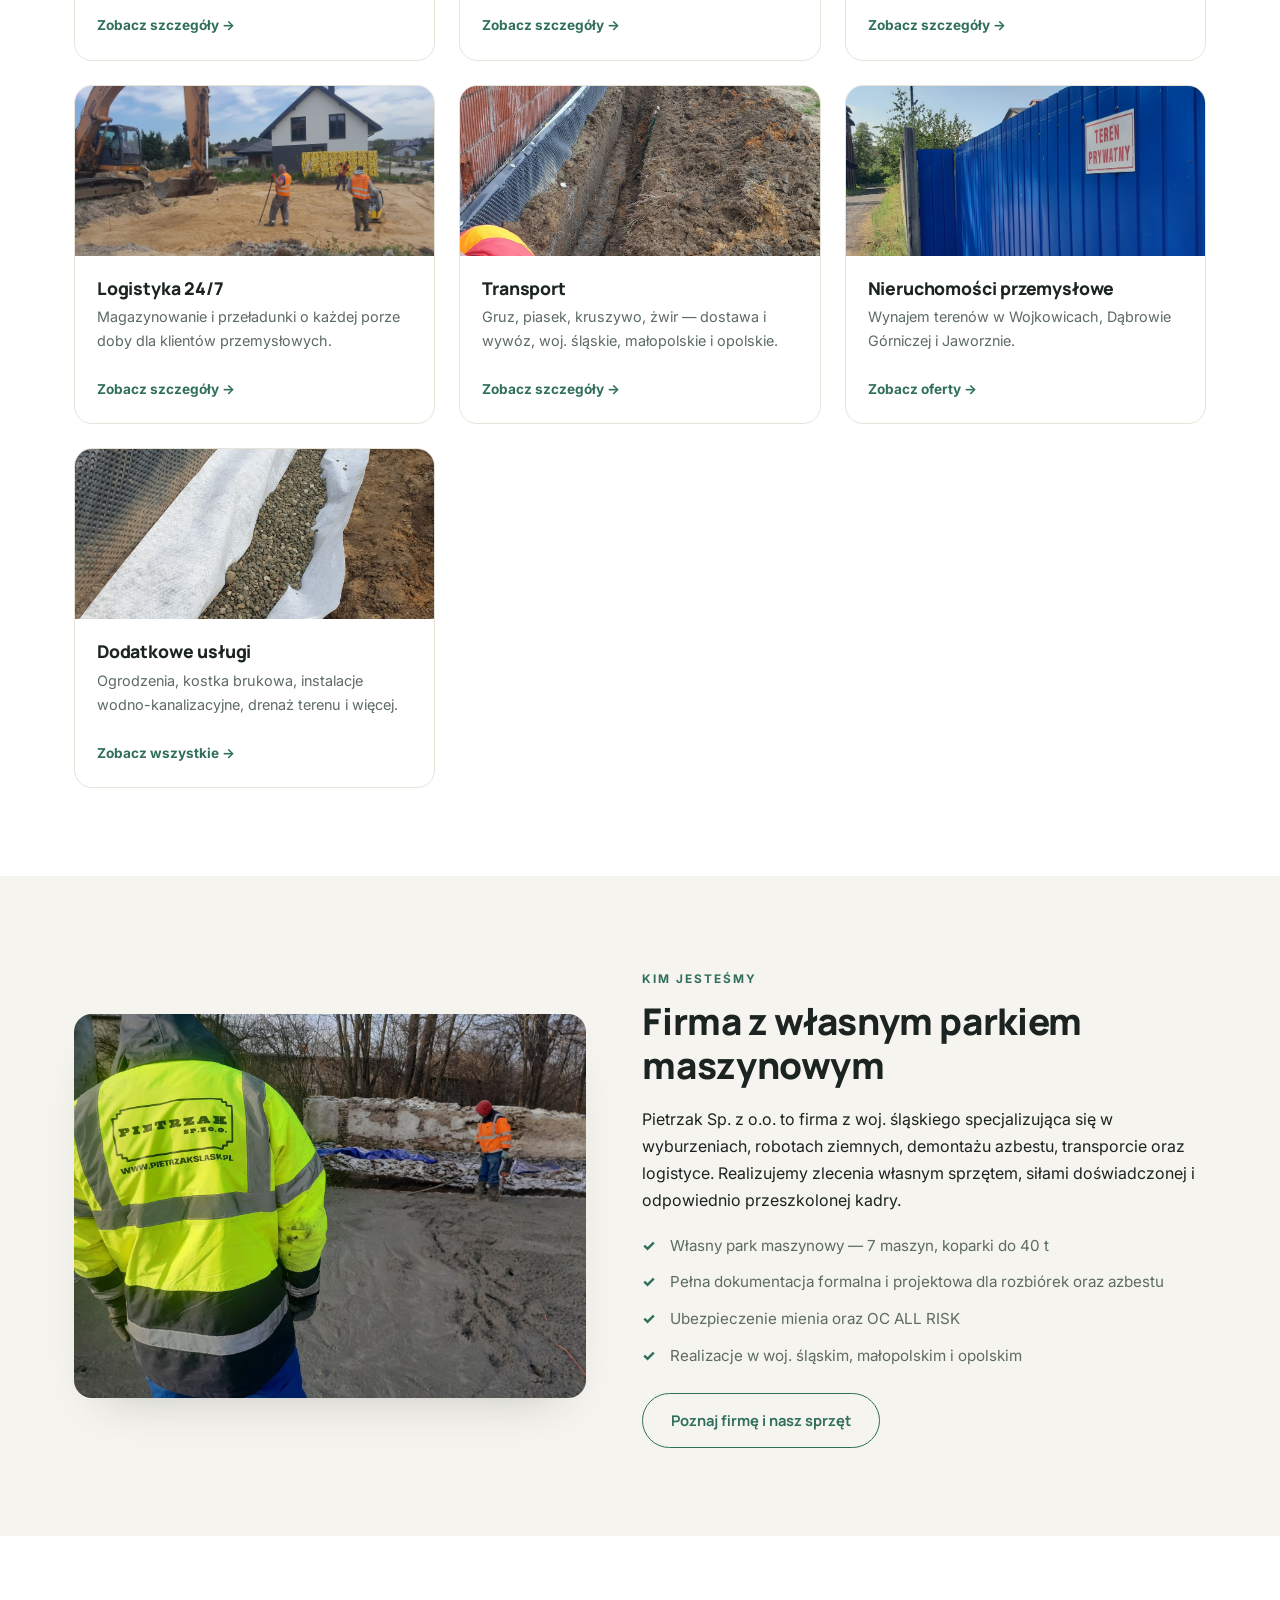
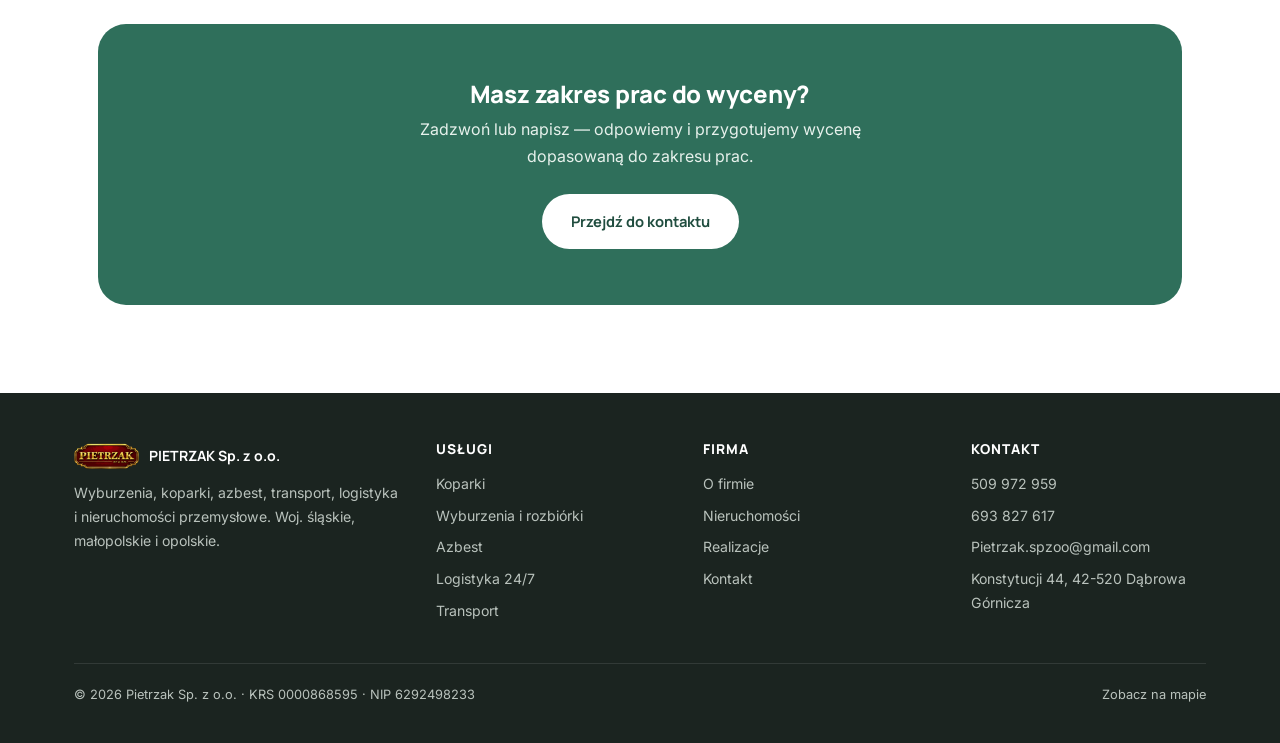
==== commit ae7c9f19: "Fix horizontal overflow on mobile Root cause: the contact form's <select>/<input>/<textarea> had no " ====
--- a/index.html
+++ b/index.html
@@ -12,7 +12,7 @@
 <link rel="preconnect" href="https://fonts.googleapis.com">
 <link rel="preconnect" href="https://fonts.gstatic.com" crossorigin>
 <link href="https://fonts.googleapis.com/css2?family=Manrope:wght@600;700;800&family=Inter:wght@400;500;600;700&display=swap" rel="stylesheet">
-<link rel="stylesheet" href="css/style.css?v=13" />
+<link rel="stylesheet" href="css/style.css?v=14" />
 <script type="application/ld+json">
 {
   "@context": "https://schema.org",
--- a/css/style.css
+++ b/css/style.css
@@ -15,6 +15,7 @@
 
 *,*::before,*::after{box-sizing:border-box;}
 html{scroll-behavior:smooth;}
+html,body{max-width:100%;overflow-x:hidden;}
 body{
   margin:0;
   font-family:'Inter',system-ui,sans-serif;
@@ -23,6 +24,7 @@
   line-height:1.7;
   -webkit-font-smoothing:antialiased;
 }
+img,video,iframe{max-width:100%;}
 h1,h2,h3,h4{
   font-family:'Manrope',sans-serif;
   line-height:1.2;
@@ -226,6 +228,7 @@
 .contact-form{background:#fff;border:1px solid var(--line);border-radius:var(--radius);padding:28px;display:flex;flex-direction:column;gap:16px;box-shadow:var(--shadow);}
 .contact-form label{font-size:.85rem;font-weight:600;display:flex;flex-direction:column;gap:6px;}
 .contact-form input,.contact-form select,.contact-form textarea{
+  width:100%;max-width:100%;
   font-family:inherit;font-size:.95rem;padding:11px 13px;border:1px solid var(--line);border-radius:10px;resize:vertical;background:var(--paper-alt);
 }
 .contact-form input:focus,.contact-form select:focus,.contact-form textarea:focus{outline:2px solid var(--accent);}
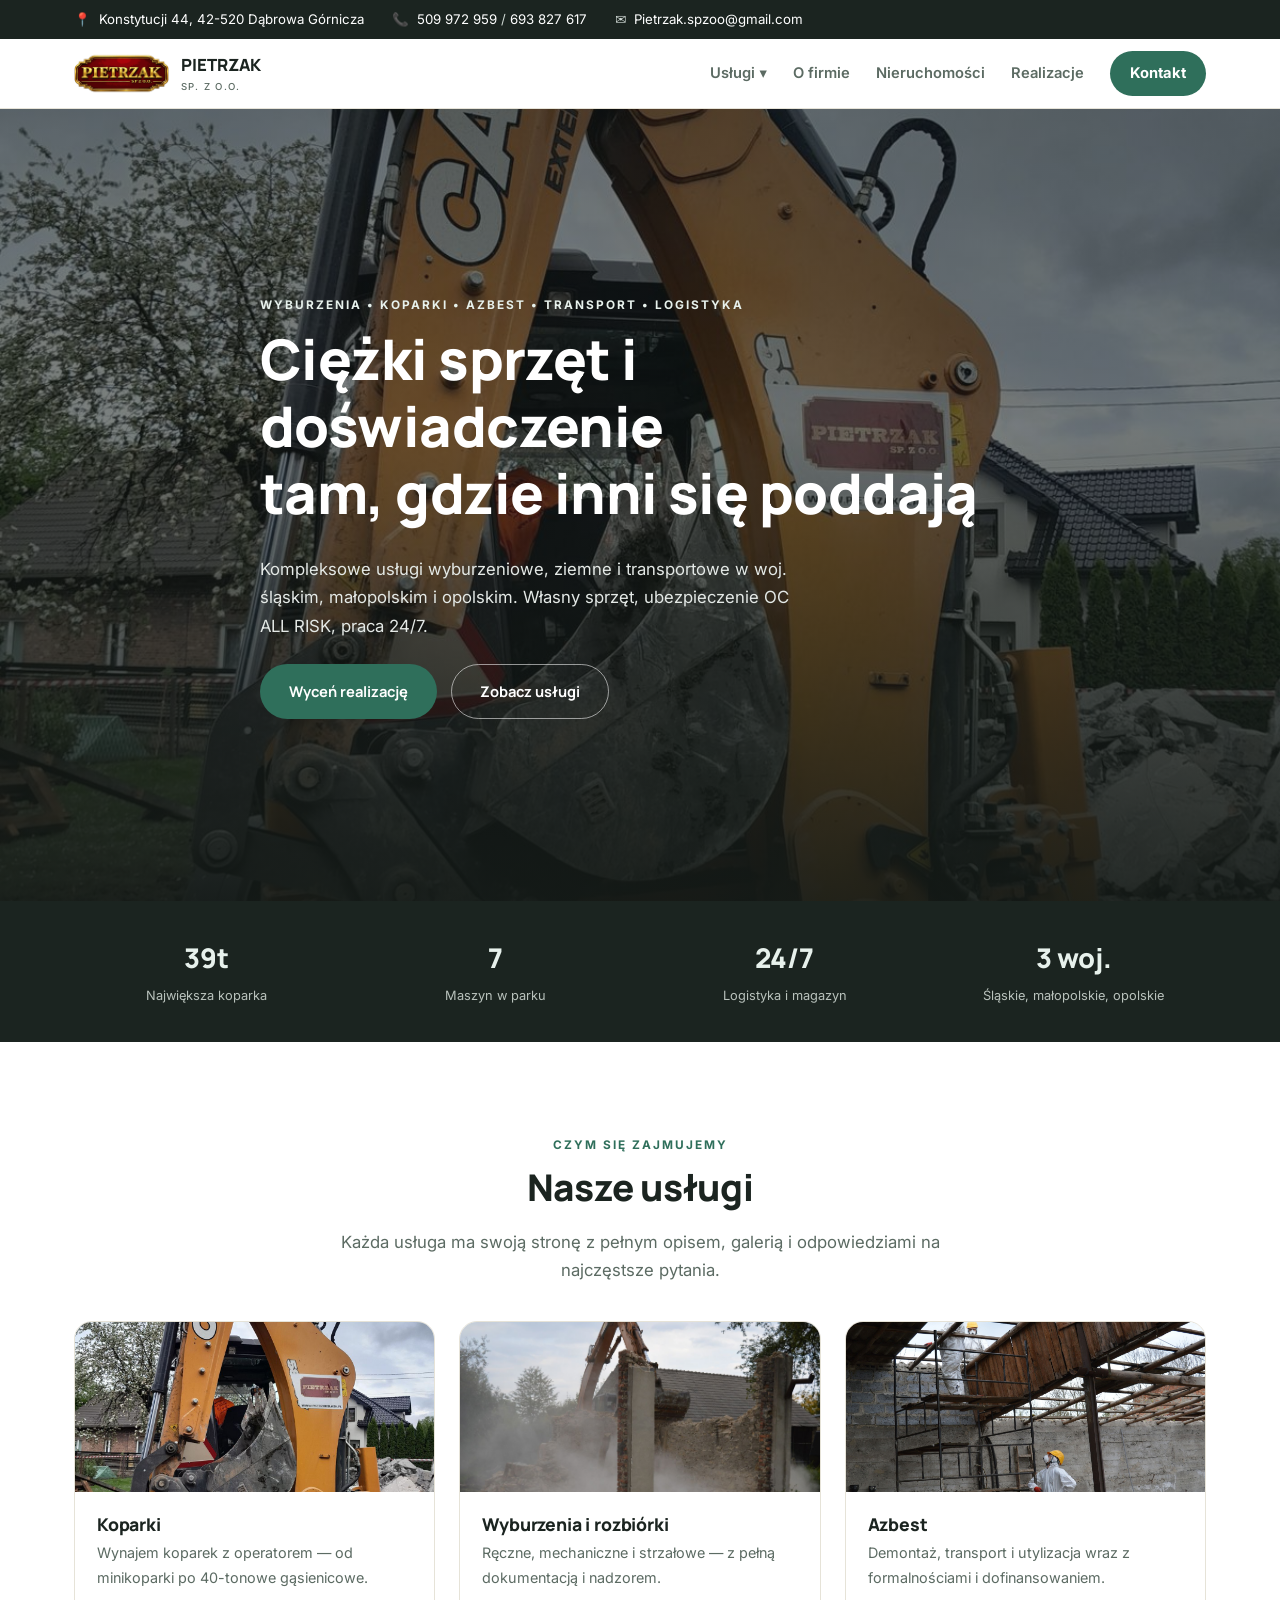
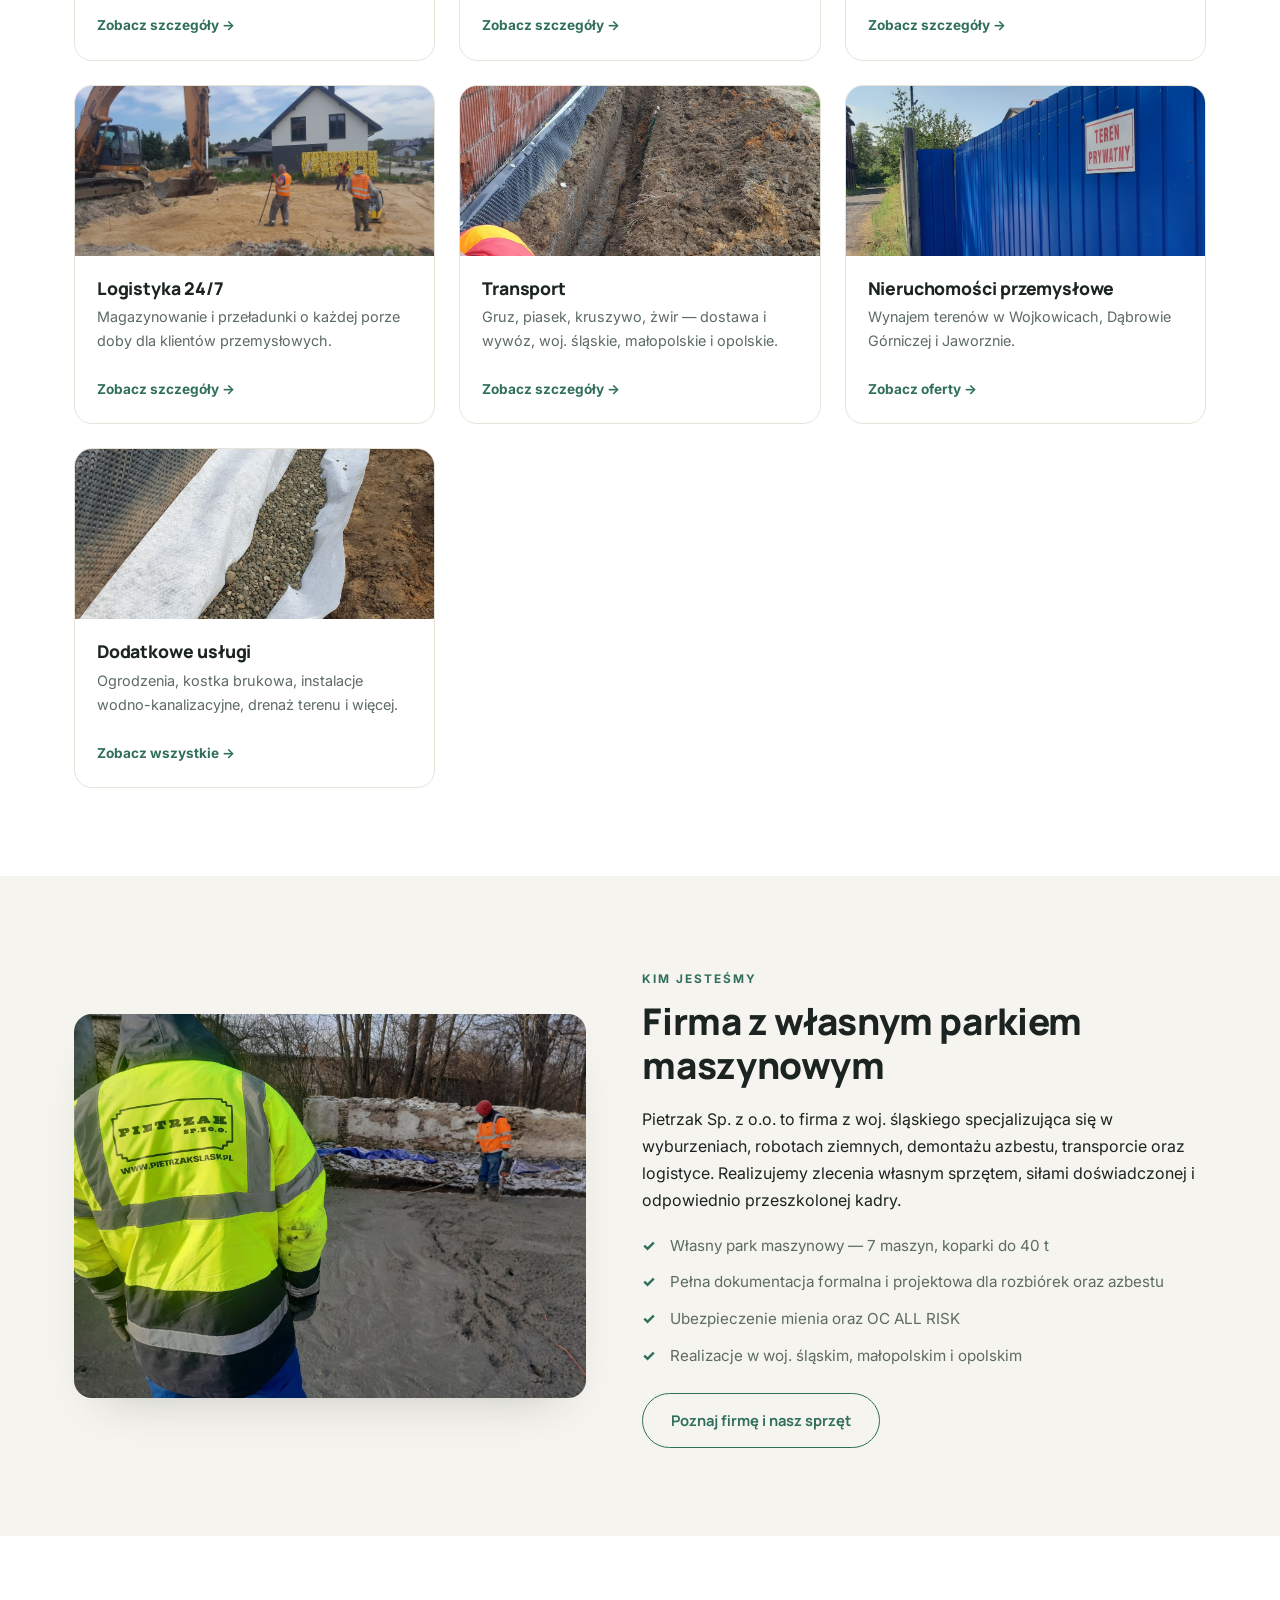
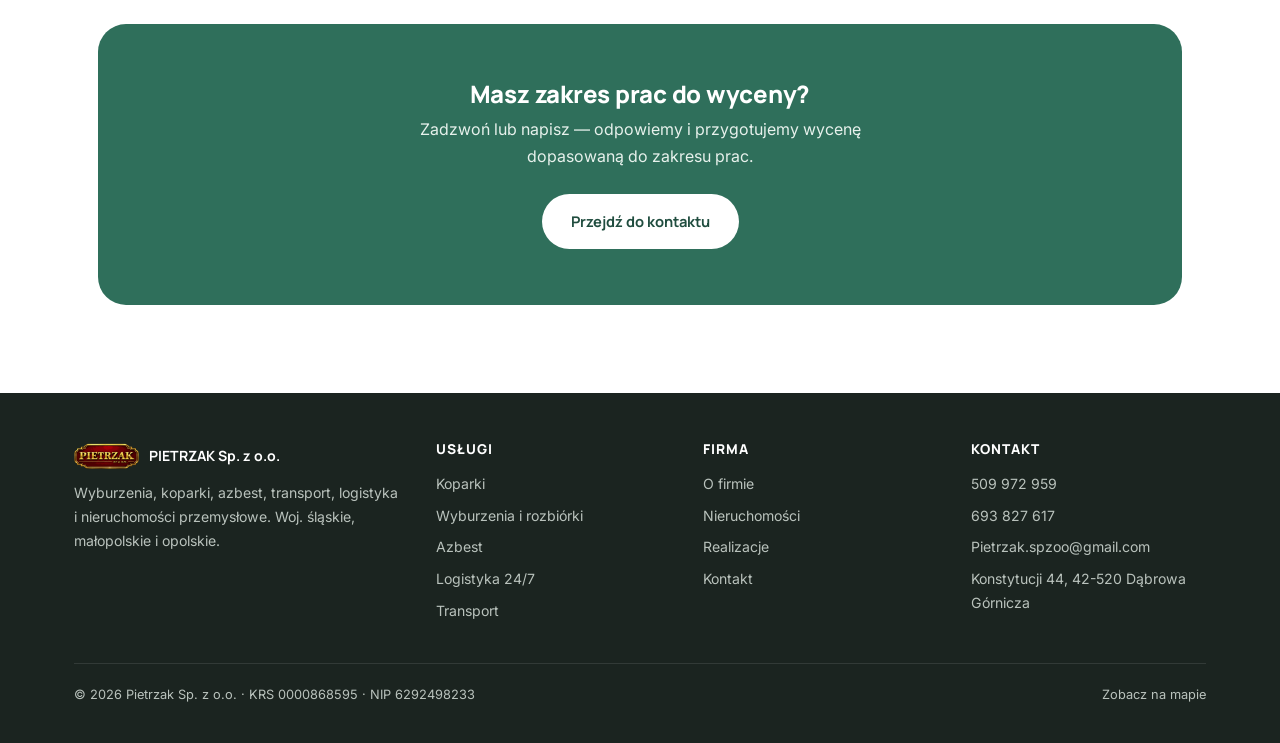
==== commit 6b10741c: "Fix mobile nav: iOS pan-past-edge bug and missing close button - Toggle visibility alongside transfo" ====
--- a/index.html
+++ b/index.html
@@ -12,7 +12,7 @@
 <link rel="preconnect" href="https://fonts.googleapis.com">
 <link rel="preconnect" href="https://fonts.gstatic.com" crossorigin>
 <link href="https://fonts.googleapis.com/css2?family=Manrope:wght@600;700;800&family=Inter:wght@400;500;600;700&display=swap" rel="stylesheet">
-<link rel="stylesheet" href="css/style.css?v=14" />
+<link rel="stylesheet" href="css/style.css?v=15" />
 <script type="application/ld+json">
 {
   "@context": "https://schema.org",
@@ -50,6 +50,7 @@
       <span class="brand-text">PIETRZAK <small>Sp. z o.o.</small></span>
     </a>
     <nav class="nav" id="nav">
+      <button type="button" class="nav-close" id="nav-close" aria-label="Zamknij menu">✕</button>
       <div class="nav-drop">
         <button type="button">Usługi <span aria-hidden="true">▾</span></button>
         <div class="nav-drop-menu">
@@ -256,6 +257,6 @@
   </div>
 </footer>
 
-<script src="js/script.js?v=13"></script>
+<script src="js/script.js?v=15"></script>
 </body>
 </html>
--- a/css/style.css
+++ b/css/style.css
@@ -95,6 +95,7 @@
 
 .burger{display:none;flex-direction:column;gap:5px;background:none;border:none;cursor:pointer;padding:6px;}
 .burger span{width:24px;height:2px;background:var(--ink);border-radius:2px;transition:.25s;}
+.nav-close{display:none;}
 
 /* Breadcrumbs */
 .breadcrumbs{padding:16px 0;font-size:.82rem;color:var(--ink-soft);background:var(--paper-alt);border-bottom:1px solid var(--line);}
@@ -297,9 +298,15 @@
     position:fixed;top:0;right:0;height:100vh;width:80%;max-width:320px;
     background:#fff;flex-direction:column;align-items:flex-start;
     padding:100px 28px 28px;gap:20px;box-shadow:-10px 0 30px rgba(0,0,0,.15);
-    transform:translateX(100%);transition:.3s;overflow-y:auto;
+    transform:translateX(100%);visibility:hidden;
+    transition:transform .3s,visibility 0s linear .3s;overflow-y:auto;z-index:60;
   }
-  .nav.open{transform:translateX(0);}
+  .nav.open{transform:translateX(0);visibility:visible;transition:transform .3s,visibility 0s linear 0s;}
+  .nav-close{
+    display:flex;position:absolute;top:20px;right:24px;align-items:center;justify-content:center;
+    width:36px;height:36px;border:none;background:var(--paper-alt);border-radius:50%;
+    font-size:1.3rem;line-height:1;color:var(--ink);cursor:pointer;
+  }
   .nav-drop{width:100%;}
   .nav-drop > button span{transition:transform .2s;}
   .nav-drop.mobile-open > button span{transform:rotate(180deg);}
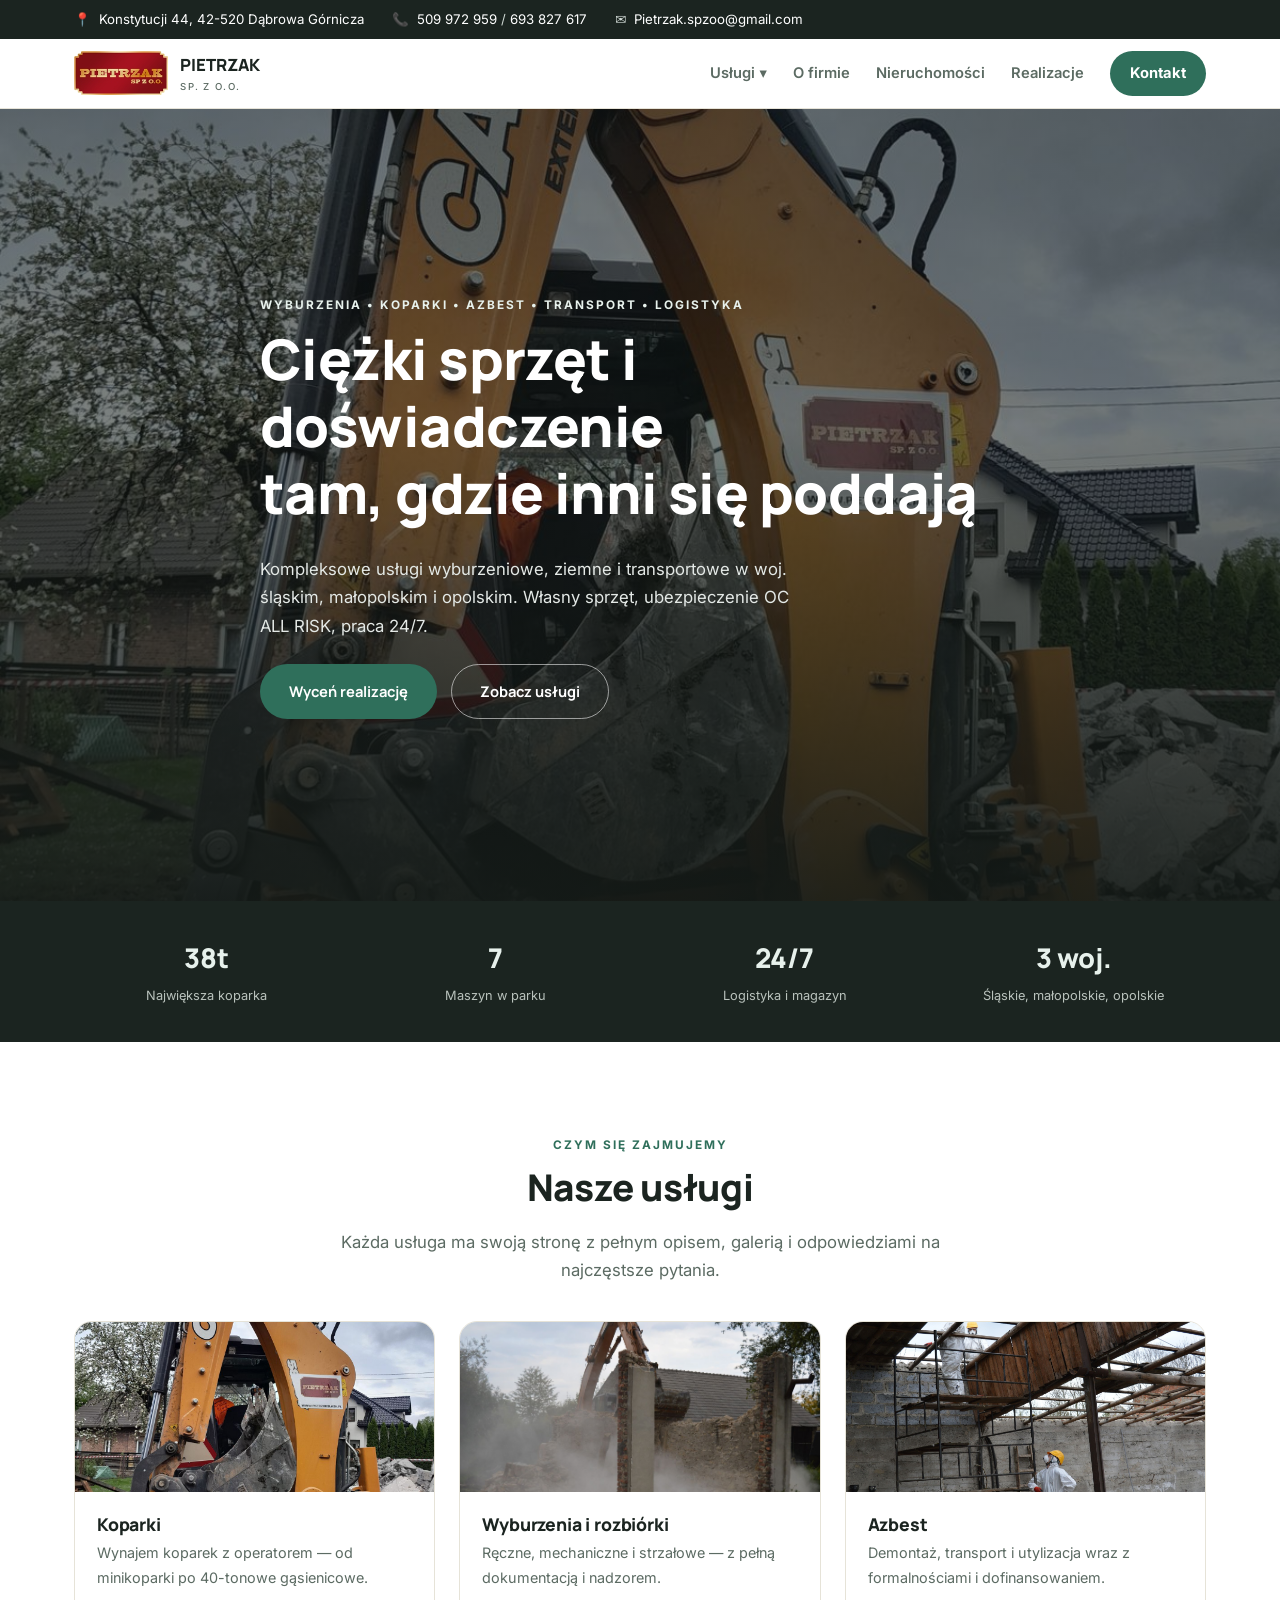
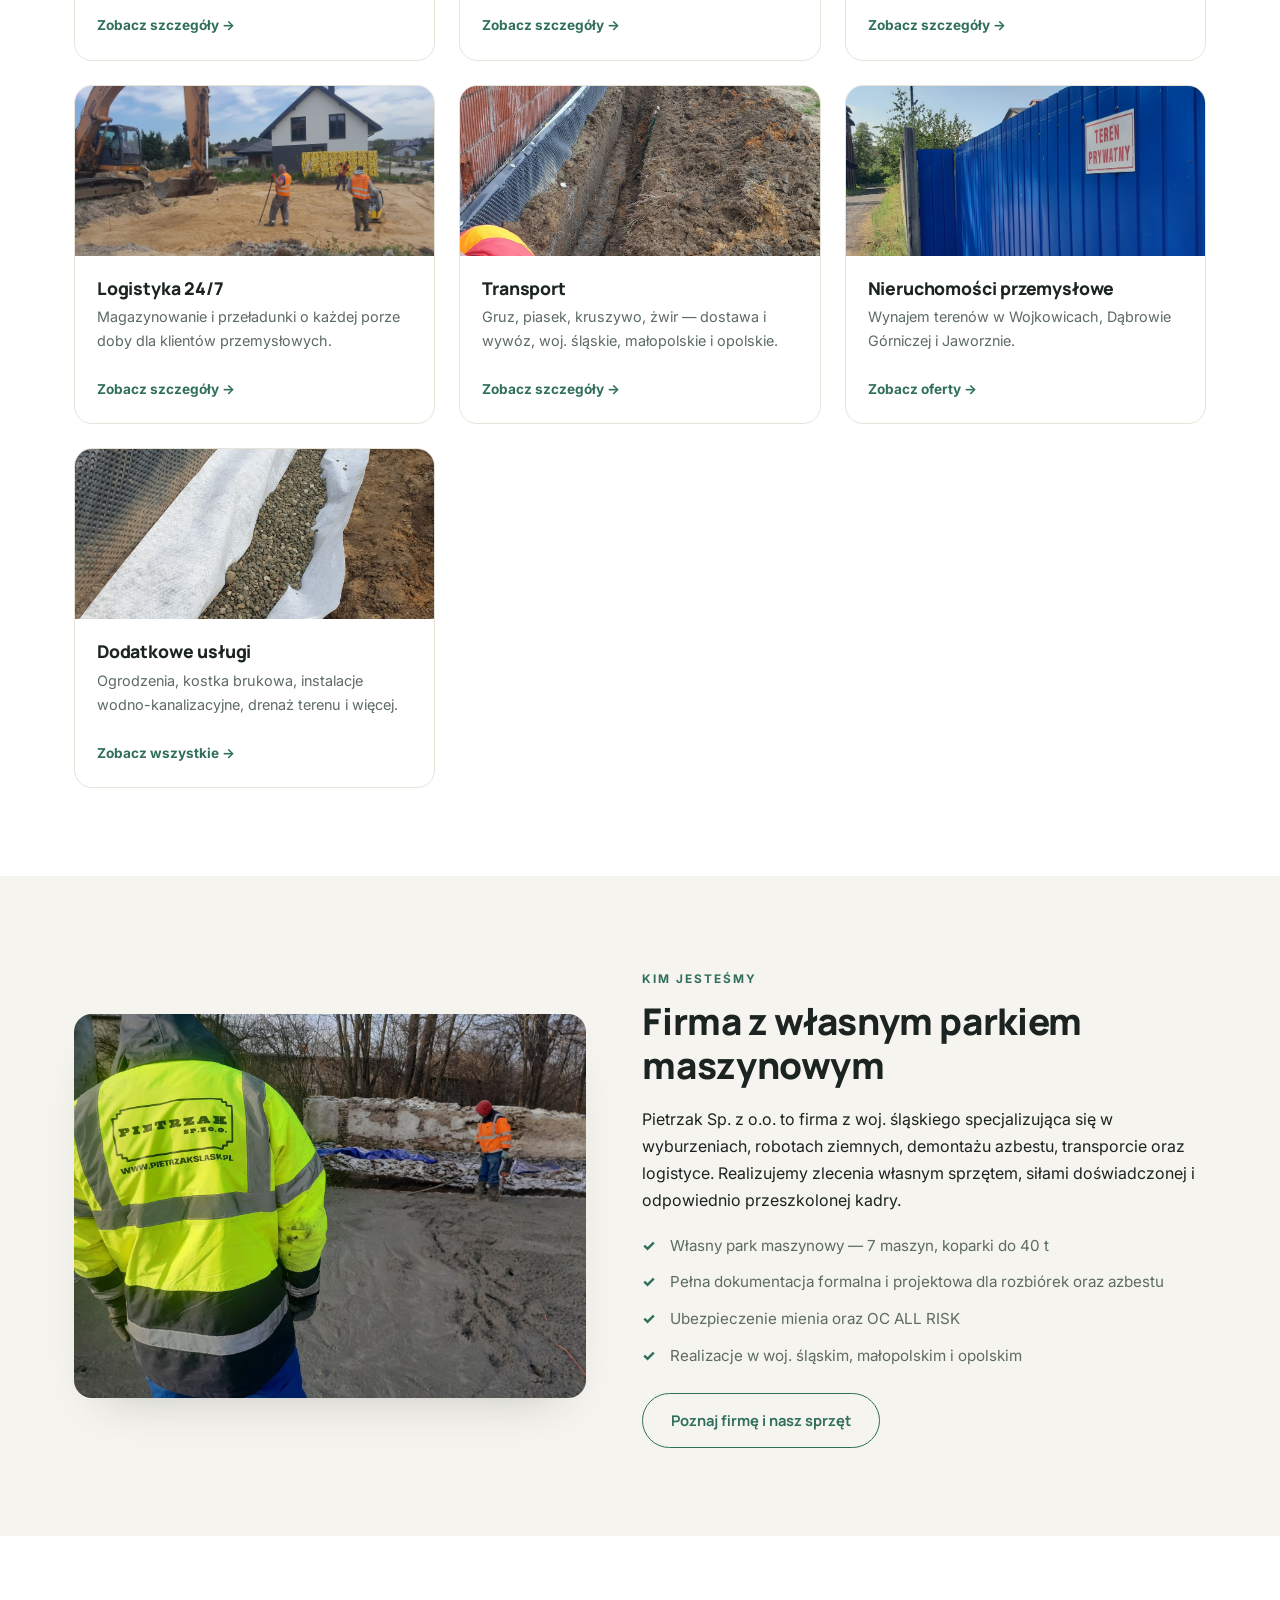
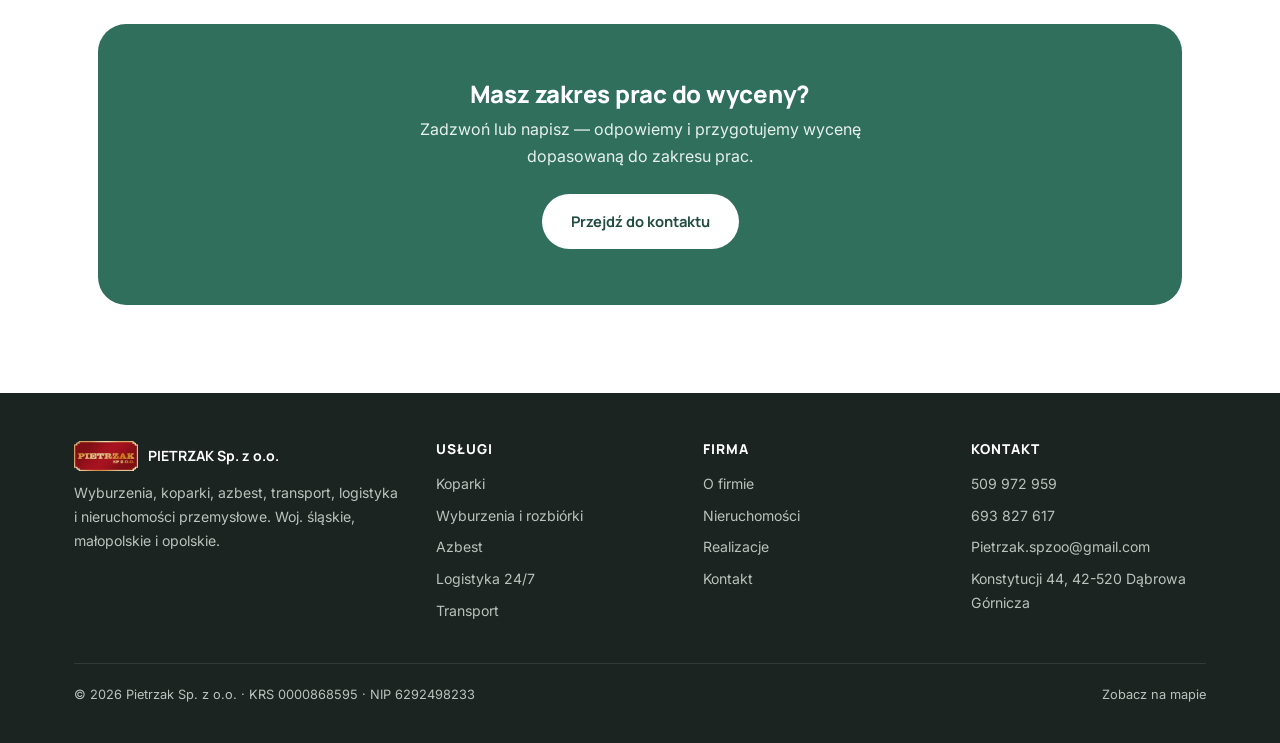
==== commit 0d91fc62: "Revert to client's original logo per their request Restore the original "logo2mini" badge (from the " ====
--- a/index.html
+++ b/index.html
@@ -18,7 +18,7 @@
   "@context": "https://schema.org",
   "@type": "LocalBusiness",
   "name": "Pietrzak Sp. z o.o.",
-  "image": "images/logo-nowe.png",
+  "image": "images/logo-stare.png?v=1",
   "telephone": ["+48509972959", "+48693827617"],
   "email": "Pietrzak.spzoo@gmail.com",
   "address": {
@@ -46,7 +46,7 @@
 <header class="site-header" id="top">
   <div class="container header-inner">
     <a class="brand" href="index.html">
-      <img src="images/logo-nowe.png" alt="Pietrzak Sp. z o.o." />
+      <img src="images/logo-stare.png?v=1" alt="Pietrzak Sp. z o.o." />
       <span class="brand-text">PIETRZAK <small>Sp. z o.o.</small></span>
     </a>
     <nav class="nav" id="nav">
@@ -218,7 +218,7 @@
   <div class="container">
     <div class="footer-grid">
       <div>
-        <div class="footer-brand"><img src="images/logo-nowe.png" alt="Pietrzak Sp. z o.o." /><span>PIETRZAK Sp. z o.o.</span></div>
+        <div class="footer-brand"><img src="images/logo-stare.png?v=1" alt="Pietrzak Sp. z o.o." /><span>PIETRZAK Sp. z o.o.</span></div>
         <p>Wyburzenia, koparki, azbest, transport, logistyka i nieruchomości przemysłowe. Woj. śląskie, małopolskie i opolskie.</p>
       </div>
       <div class="footer-col">
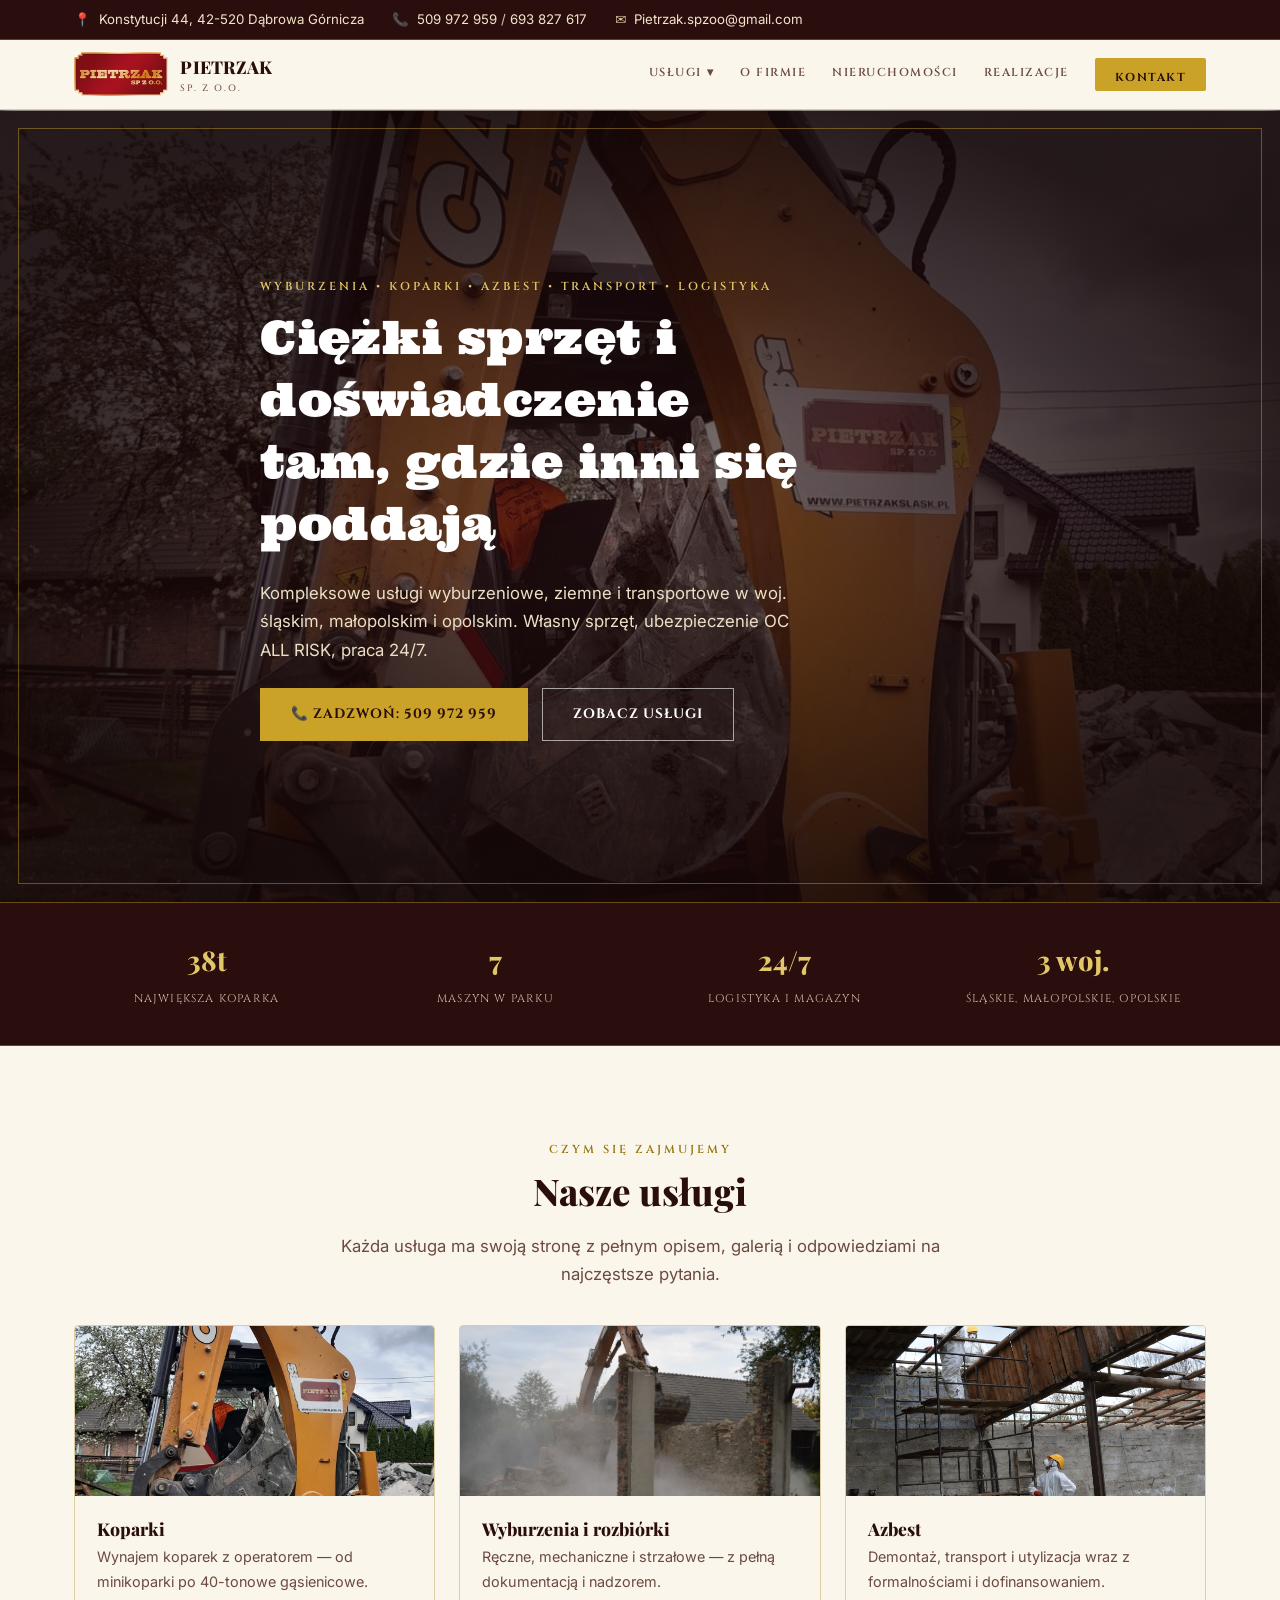
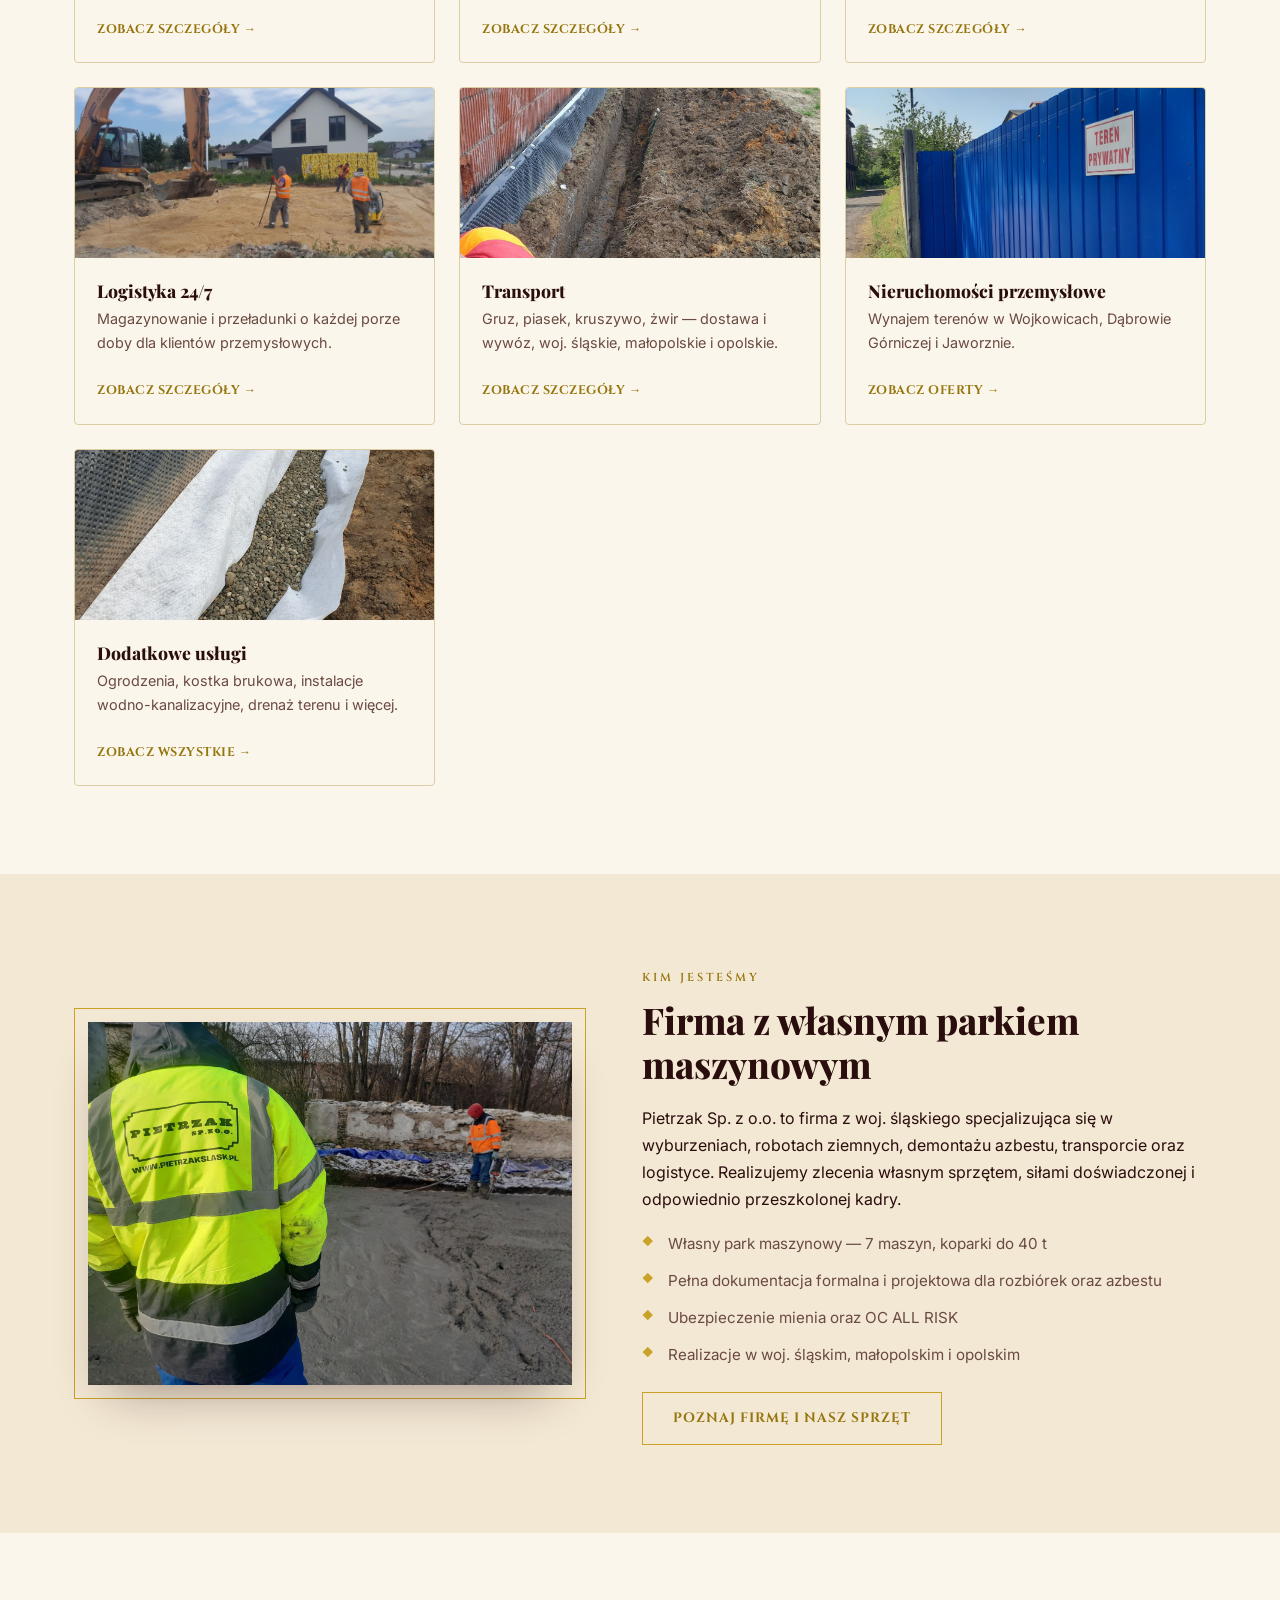
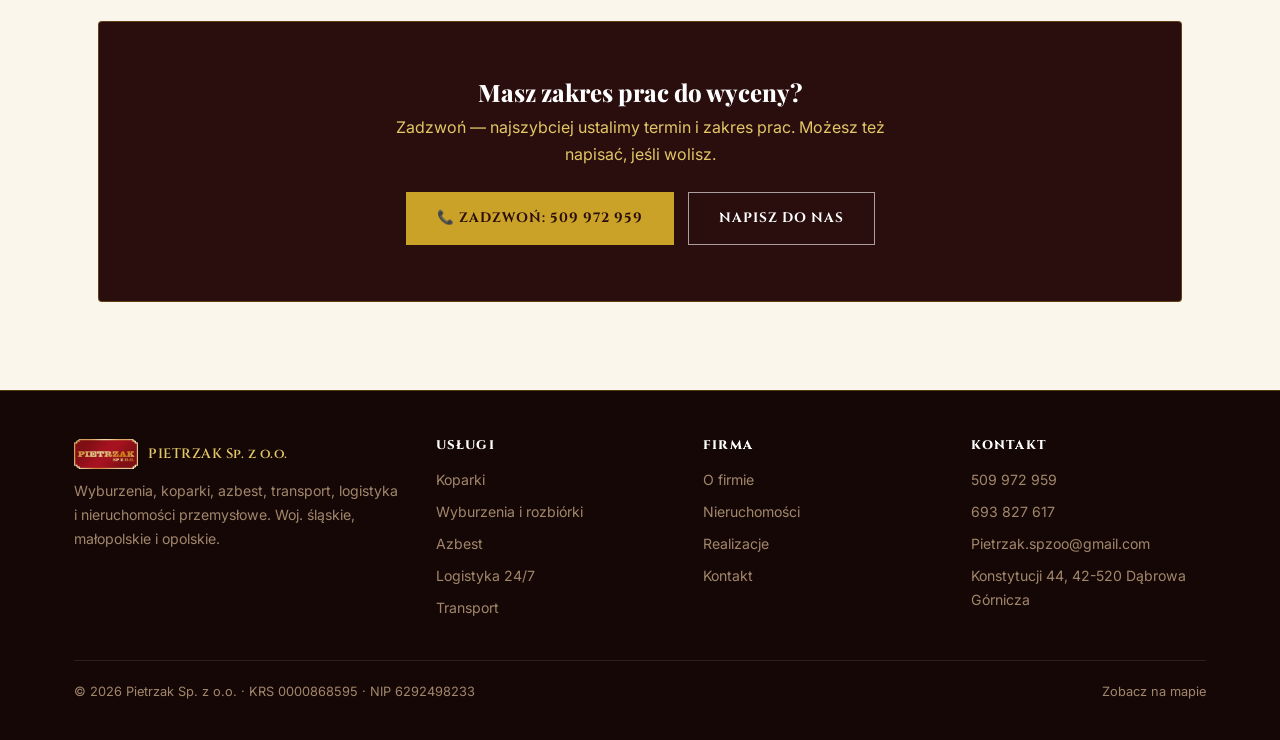
==== commit 80d08bad: "Restyle V4 to match client-approved V2 look; nudge contact toward phone - Reskin css/style.css: burg" ====
--- a/index.html
+++ b/index.html
@@ -11,8 +11,8 @@
 <meta property="og:image" content="images/realizacje/realizacja-01.jpg?v=2" />
 <link rel="preconnect" href="https://fonts.googleapis.com">
 <link rel="preconnect" href="https://fonts.gstatic.com" crossorigin>
-<link href="https://fonts.googleapis.com/css2?family=Manrope:wght@600;700;800&family=Inter:wght@400;500;600;700&display=swap" rel="stylesheet">
-<link rel="stylesheet" href="css/style.css?v=15" />
+<link href="https://fonts.googleapis.com/css2?family=Playfair+Display:wght@700;800;900&family=Cinzel:wght@500;600&family=Ultra&family=Inter:wght@400;500;600;700&display=swap" rel="stylesheet">
+<link rel="stylesheet" href="css/style.css?v=16" />
 <script type="application/ld+json">
 {
   "@context": "https://schema.org",
@@ -89,7 +89,7 @@
     <h1>Ciężki sprzęt i doświadczenie<br>tam, gdzie inni się poddają</h1>
     <p class="hero-lead">Kompleksowe usługi wyburzeniowe, ziemne i transportowe w woj. śląskim, małopolskim i opolskim. Własny sprzęt, ubezpieczenie OC ALL RISK, praca 24/7.</p>
     <div class="hero-actions">
-      <a href="kontakt.html" class="btn btn-primary">Wyceń realizację</a>
+      <a href="tel:+48509972959" class="btn btn-primary">📞 Zadzwoń: 509 972 959</a>
       <a href="#uslugi" class="btn btn-ghost">Zobacz usługi</a>
     </div>
   </div>
@@ -204,8 +204,11 @@
   <div class="container">
     <div class="cta-band reveal">
       <h2>Masz zakres prac do wyceny?</h2>
-      <p>Zadzwoń lub napisz — odpowiemy i przygotujemy wycenę dopasowaną do zakresu prac.</p>
-      <a href="kontakt.html" class="btn btn-primary">Przejdź do kontaktu</a>
+      <p>Zadzwoń — najszybciej ustalimy termin i zakres prac. Możesz też napisać, jeśli wolisz.</p>
+      <div class="cta-band-actions">
+        <a href="tel:+48509972959" class="btn btn-primary">📞 Zadzwoń: 509 972 959</a>
+        <a href="kontakt.html" class="btn btn-ghost">Napisz do nas</a>
+      </div>
     </div>
   </div>
 </section>
@@ -257,6 +260,6 @@
   </div>
 </footer>
 
-<script src="js/script.js?v=15"></script>
+<script src="js/script.js?v=16"></script>
 </body>
 </html>
--- a/css/style.css
+++ b/css/style.css
@@ -1,14 +1,15 @@
 :root{
-  --ink:#1b2420;
-  --ink-soft:#5c6b63;
-  --paper:#ffffff;
-  --paper-alt:#f6f4ee;
-  --accent:#2f6f5b;
-  --accent-light:#e7f1ec;
-  --accent-dark:#204d3f;
-  --line:#e6e3d8;
-  --radius:18px;
-  --shadow:0 24px 48px -28px rgba(27,36,32,0.25);
+  --ink:#2a0d0d;
+  --ink-soft:#6b4a42;
+  --paper:#fbf6ec;
+  --paper-alt:#f3e8d4;
+  --accent:#c9a227;
+  --accent-light:#e2c766;
+  --accent-dark:#96760f;
+  --gold-tint:#f2e6c4;
+  --line:#ddcda3;
+  --radius:4px;
+  --shadow:0 24px 48px -22px rgba(42,13,13,0.45);
   --container:1180px;
   font-size:16px;
 }
@@ -26,11 +27,10 @@
 }
 img,video,iframe{max-width:100%;}
 h1,h2,h3,h4{
-  font-family:'Manrope',sans-serif;
+  font-family:'Playfair Display',serif;
   line-height:1.2;
   margin:0 0 .5em;
   font-weight:800;
-  letter-spacing:-.01em;
 }
 p{margin:0 0 1em;}
 img{max-width:100%;display:block;}
@@ -40,55 +40,64 @@
 .container{width:100%;max-width:var(--container);margin:0 auto;padding:0 24px;}
 
 .eyebrow,.section-eyebrow{
-  display:inline-block;text-transform:uppercase;letter-spacing:2px;font-weight:700;
-  color:var(--accent);font-size:.74rem;margin-bottom:10px;
-}
-.section-title{font-size:clamp(1.6rem,3vw,2.3rem);}
+  display:inline-block;font-family:'Cinzel',serif;text-transform:uppercase;letter-spacing:3px;font-weight:600;
+  color:var(--accent-dark);font-size:.72rem;margin-bottom:10px;
+}
+.section-title{font-family:'Playfair Display',serif;font-size:clamp(1.6rem,3vw,2.3rem);}
 .section-head{max-width:640px;margin:0 0 34px;}
 .section-head.center{margin-left:auto;margin-right:auto;text-align:center;}
 .lead{font-size:1.05rem;color:var(--ink-soft);}
 
 /* Topbar */
-.topbar{background:var(--ink);color:#cfd8d3;font-size:.83rem;}
+.topbar{background:var(--ink);color:#d8c9a3;font-size:.83rem;border-bottom:1px solid rgba(201,162,39,.35);}
 .topbar-inner{display:flex;flex-wrap:wrap;gap:8px 28px;padding:8px 24px;}
-.topbar a{color:#fff;}
+.topbar a{color:#f1e6c8;}
 .topbar a:hover{color:var(--accent-light);}
 .ico{margin-right:4px;}
 
 /* Header */
-.site-header{position:sticky;top:0;z-index:60;background:rgba(255,255,255,.92);backdrop-filter:blur(8px);border-bottom:1px solid var(--line);}
+.site-header{position:sticky;top:0;z-index:60;background:rgba(251,246,236,.94);backdrop-filter:blur(8px);border-bottom:1px solid var(--line);}
 .header-inner{display:flex;align-items:center;justify-content:space-between;padding:12px 24px;}
 .brand{display:flex;align-items:center;gap:12px;}
 .brand img{height:44px;width:auto;}
-.brand-text{font-family:'Manrope',sans-serif;font-weight:800;font-size:1.05rem;}
-.brand-text small{display:block;font-family:'Inter',sans-serif;font-weight:500;font-size:.6rem;letter-spacing:1.3px;color:var(--ink-soft);text-transform:uppercase;}
+.brand-text{font-family:'Playfair Display',serif;font-weight:800;font-size:1.1rem;letter-spacing:.3px;}
+.brand-text small{display:block;font-family:'Cinzel',serif;font-weight:500;font-size:.58rem;letter-spacing:2px;color:var(--ink-soft);text-transform:uppercase;}
 
 .nav{display:flex;align-items:center;gap:26px;}
-.nav > a{font-weight:600;font-size:.92rem;color:var(--ink-soft);transition:color .2s;white-space:nowrap;}
+.nav > a{
+  font-family:'Cinzel',serif;font-weight:600;font-size:.72rem;letter-spacing:1.5px;text-transform:uppercase;
+  color:var(--ink-soft);transition:color .2s;white-space:nowrap;position:relative;padding-bottom:4px;
+}
+.nav > a::after{content:"";position:absolute;left:0;bottom:0;width:0;height:1px;background:var(--accent);transition:width .25s;}
 .nav > a:hover{color:var(--ink);}
-.nav-cta{background:var(--accent)!important;color:#fff!important;padding:10px 20px;border-radius:999px;font-weight:700!important;}
-.nav-cta:hover{background:var(--accent-dark)!important;}
+.nav > a:hover::after{width:100%;}
+.nav-cta{background:var(--accent)!important;color:var(--ink)!important;padding:10px 20px;border-radius:2px;font-weight:700!important;}
+.nav-cta::after{display:none;}
+.nav-cta:hover{background:var(--accent-light)!important;}
 
 .nav-drop{position:relative;}
 .nav-drop > button{
-  font:inherit;font-weight:600;font-size:.92rem;color:var(--ink-soft);background:none;border:none;cursor:pointer;
-  display:flex;align-items:center;gap:5px;padding:0;
-}
+  font-family:'Cinzel',serif;font-weight:600;font-size:.72rem;letter-spacing:1.5px;text-transform:uppercase;
+  color:var(--ink-soft);background:none;border:none;cursor:pointer;
+  display:flex;align-items:center;gap:5px;padding:0 0 4px;position:relative;
+}
+.nav-drop > button::after{content:"";position:absolute;left:0;bottom:0;width:0;height:1px;background:var(--accent);transition:width .25s;}
 .nav-drop > button:hover{color:var(--ink);}
+.nav-drop > button:hover::after{width:100%;}
 .nav-drop-menu{
   position:absolute;top:calc(100% + 14px);left:50%;transform:translateX(-50%) translateY(6px);
-  background:#fff;border:1px solid var(--line);border-radius:14px;box-shadow:var(--shadow);
+  background:var(--paper);border:1px solid var(--line);border-radius:4px;box-shadow:var(--shadow);
   min-width:230px;padding:8px;opacity:0;visibility:hidden;transition:.2s;
 }
 @media (min-width:721px){
   .nav-drop:hover .nav-drop-menu,.nav-drop:focus-within .nav-drop-menu{opacity:1;visibility:visible;transform:translateX(-50%) translateY(0);}
 }
-.nav-drop-menu a{display:block;padding:10px 12px;border-radius:8px;font-size:.9rem;font-weight:600;color:var(--ink);}
-.nav-drop-menu a:hover{background:var(--accent-light);color:var(--accent-dark);}
+.nav-drop-menu a{display:block;padding:10px 12px;border-radius:2px;font-size:.9rem;font-weight:600;color:var(--ink);}
+.nav-drop-menu a:hover{background:var(--gold-tint);color:var(--accent-dark);}
 .nav-drop-menu a span{display:block;font-weight:400;font-size:.78rem;color:var(--ink-soft);margin-top:2px;}
 .nav-drop-divider{
-  font-family:'Manrope',sans-serif;text-transform:uppercase;letter-spacing:1px;
-  font-size:.68rem;font-weight:700;color:var(--ink-soft);
+  font-family:'Cinzel',serif;text-transform:uppercase;letter-spacing:1.3px;
+  font-size:.64rem;font-weight:600;color:var(--accent-dark);
   padding:10px 12px 4px;margin-top:4px;border-top:1px solid var(--line);
 }
 .nav-drop-menu a.compact{padding:7px 12px;font-weight:500;font-size:.86rem;}
@@ -100,39 +109,41 @@
 /* Breadcrumbs */
 .breadcrumbs{padding:16px 0;font-size:.82rem;color:var(--ink-soft);background:var(--paper-alt);border-bottom:1px solid var(--line);}
 .breadcrumbs a{color:var(--ink-soft);}
-.breadcrumbs a:hover{color:var(--accent);}
-.breadcrumbs span{margin:0 8px;color:#c3c0b3;}
+.breadcrumbs a:hover{color:var(--accent-dark);}
+.breadcrumbs span{margin:0 8px;color:#c3ac8f;}
 .breadcrumbs .current{color:var(--ink);font-weight:600;}
 
 /* Hero (home) */
 .hero{position:relative;min-height:88vh;display:flex;align-items:center;overflow:hidden;color:#fff;}
 .hero-video{position:absolute;inset:0;width:100%;height:100%;object-fit:cover;z-index:0;}
-.hero-overlay{position:absolute;inset:0;z-index:1;background:linear-gradient(180deg,rgba(20,26,23,.6) 0%,rgba(20,26,23,.55) 40%,rgba(20,26,23,.92) 100%);}
+.hero-overlay{position:absolute;inset:0;z-index:1;background:radial-gradient(ellipse at center,rgba(42,13,13,.55) 0%,rgba(20,6,6,.9) 75%);}
+.hero::after{content:"";position:absolute;inset:18px;z-index:1;border:1px solid rgba(201,162,39,.45);pointer-events:none;}
 .hero-content{position:relative;z-index:2;max-width:760px;padding:60px 0;}
 .hero .eyebrow{color:var(--accent-light);}
-.hero h1{font-size:clamp(2.1rem,4.4vw,3.5rem);}
-.hero-lead{font-size:1.05rem;color:#e4e9e6;max-width:560px;}
+.hero h1{font-family:'Ultra',serif;font-weight:400;letter-spacing:.5px;line-height:1.35;font-size:clamp(1.8rem,3.6vw,3rem);}
+.hero h1 em{font-style:normal;color:var(--accent-light);}
+.hero-lead{font-size:1.05rem;color:#ecdfc5;max-width:560px;}
 .hero-actions{display:flex;gap:14px;flex-wrap:wrap;margin-top:24px;}
 
 /* Page hero (subpages) */
 .page-hero{position:relative;padding:0;color:#fff;min-height:44vh;display:flex;align-items:flex-end;overflow:hidden;}
 .page-hero-img{position:absolute;inset:0;background-size:cover;background-position:center;}
-.page-hero-overlay{position:absolute;inset:0;background:linear-gradient(180deg,rgba(20,26,23,.35) 0%,rgba(20,26,23,.85) 100%);}
+.page-hero-overlay{position:absolute;inset:0;background:linear-gradient(180deg,rgba(42,13,13,.4) 0%,rgba(20,6,6,.88) 100%);}
 .page-hero-content{position:relative;z-index:2;padding:60px 0 40px;}
 .page-hero h1{font-size:clamp(1.9rem,3.6vw,2.8rem);margin-bottom:.3em;}
-.page-hero p{color:#e4e9e6;max-width:600px;margin-bottom:0;}
+.page-hero p{color:#ecdfc5;max-width:600px;margin-bottom:0;}
 
 .btn{
-  display:inline-block;padding:14px 28px;border-radius:999px;
-  font-weight:700;font-size:.92rem;transition:.2s;border:1px solid transparent;cursor:pointer;
-  font-family:'Manrope',sans-serif;
-}
-.btn-primary{background:var(--accent);color:#fff;}
-.btn-primary:hover{background:var(--accent-dark);transform:translateY(-2px);}
-.btn-ghost{border-color:rgba(255,255,255,.55);color:#fff;}
-.btn-ghost:hover{background:rgba(255,255,255,.12);}
-.btn-outline{border-color:var(--accent);color:var(--accent);}
-.btn-outline:hover{background:var(--accent-light);}
+  display:inline-block;padding:14px 30px;border-radius:0;
+  font-weight:700;font-size:.85rem;letter-spacing:1px;text-transform:uppercase;
+  transition:.2s;border:1px solid transparent;cursor:pointer;font-family:'Cinzel',serif;
+}
+.btn-primary{background:var(--accent);color:var(--ink);}
+.btn-primary:hover{background:var(--accent-light);transform:translateY(-2px);}
+.btn-ghost{border-color:rgba(255,255,255,.6);color:#fff;}
+.btn-ghost:hover{background:rgba(255,255,255,.1);border-color:var(--accent);}
+.btn-outline{border-color:var(--accent);color:var(--accent-dark);}
+.btn-outline:hover{background:var(--gold-tint);}
 .btn-block{width:100%;text-align:center;}
 
 /* Sections */
@@ -141,68 +152,86 @@
 .section-alt{background:var(--paper-alt);}
 
 /* Stats */
-.stats{background:var(--ink);color:#fff;padding:34px 0;}
+.stats{background:var(--ink);color:#fff;padding:34px 0;border-top:1px solid rgba(201,162,39,.4);border-bottom:1px solid rgba(201,162,39,.4);}
 .stats-grid{display:grid;grid-template-columns:repeat(4,1fr);gap:24px;text-align:center;}
-.stat strong{display:block;font-family:'Manrope',sans-serif;font-size:1.7rem;color:var(--accent-light);font-weight:800;}
-.stat span{font-size:.8rem;color:#b9c2bc;}
+.stat strong{display:block;font-family:'Playfair Display',serif;font-size:1.7rem;color:var(--accent-light);font-weight:800;}
+.stat span{font-family:'Cinzel',serif;font-size:.7rem;letter-spacing:1.2px;text-transform:uppercase;color:#c9bda3;}
 
 /* Service link-cards (home) */
 .service-links{display:grid;grid-template-columns:repeat(3,1fr);gap:24px;margin-top:36px;}
 .service-link-card{
-  background:#fff;border:1px solid var(--line);border-radius:var(--radius);overflow:hidden;transition:.25s;
+  position:relative;background:var(--paper);border:1px solid var(--line);border-radius:var(--radius);overflow:hidden;transition:.25s;
   display:flex;flex-direction:column;
 }
+.service-link-card::before,.service-link-card::after{
+  content:"";position:absolute;width:16px;height:16px;border:2px solid var(--accent);opacity:0;transition:opacity .25s;z-index:1;
+}
+.service-link-card::before{top:-1px;left:-1px;border-right:none;border-bottom:none;}
+.service-link-card::after{bottom:-1px;right:-1px;border-left:none;border-top:none;}
 .service-link-card:hover{box-shadow:var(--shadow);transform:translateY(-4px);border-color:var(--accent);}
+.service-link-card:hover::before,.service-link-card:hover::after{opacity:1;}
 .service-link-img{height:170px;background-size:cover;background-position:center;}
 .service-link-body{padding:22px;flex:1;display:flex;flex-direction:column;}
 .service-link-body h3{font-size:1.1rem;margin-bottom:.35em;}
 .service-link-body p{font-size:.9rem;color:var(--ink-soft);flex:1;}
 .service-link-arrow{
-  display:inline-flex;align-items:center;gap:6px;font-weight:700;font-size:.85rem;color:var(--accent);margin-top:10px;
+  display:inline-flex;align-items:center;gap:6px;font-family:'Cinzel',serif;font-weight:700;font-size:.78rem;
+  letter-spacing:.5px;text-transform:uppercase;color:var(--accent-dark);margin-top:10px;
 }
 .service-link-card:hover .service-link-arrow{gap:10px;}
 
 /* Fleet (o firmie) */
 .fleet-grid{display:grid;grid-template-columns:repeat(3,1fr);gap:20px;margin-top:20px;}
-.fleet-card{background:#fff;border:1px solid var(--line);border-radius:var(--radius);padding:26px 20px;text-align:center;transition:.25s;}
+.fleet-card{position:relative;background:var(--paper);border:1px solid var(--line);border-radius:var(--radius);padding:26px 20px;text-align:center;transition:.25s;}
+.fleet-card::before,.fleet-card::after{
+  content:"";position:absolute;width:16px;height:16px;border:2px solid var(--accent);opacity:0;transition:opacity .25s;
+}
+.fleet-card::before{top:-1px;left:-1px;border-right:none;border-bottom:none;}
+.fleet-card::after{bottom:-1px;right:-1px;border-left:none;border-top:none;}
 .fleet-card:hover{box-shadow:var(--shadow);transform:translateY(-4px);}
+.fleet-card:hover::before,.fleet-card:hover::after{opacity:1;}
 .fleet-icon{display:block;font-size:2.1rem;margin-bottom:10px;}
-.fleet-card strong{display:block;font-family:'Manrope',sans-serif;font-size:1rem;margin-bottom:6px;}
-.fleet-spec{display:inline-block;background:var(--accent-light);color:var(--accent-dark);font-size:.76rem;font-weight:700;padding:4px 12px;border-radius:999px;}
+.fleet-card strong{display:block;font-family:'Playfair Display',serif;font-size:1.05rem;margin-bottom:6px;}
+.fleet-spec{
+  display:inline-block;font-family:'Cinzel',serif;text-transform:uppercase;letter-spacing:1px;
+  color:var(--accent-dark);font-size:.68rem;border-top:1px solid var(--line);padding-top:8px;
+}
 
 /* About / two-col */
 .about-grid{display:grid;grid-template-columns:1fr 1.1fr;gap:56px;align-items:center;}
 .about-grid.reverse{grid-template-columns:1.1fr 1fr;}
 .about-grid.reverse .about-media{order:2;}
-.about-media img{border-radius:var(--radius);box-shadow:var(--shadow);}
+.about-media{position:relative;padding:14px;}
+.about-media::before{content:"";position:absolute;inset:0;border:1px solid var(--accent);}
+.about-media img{position:relative;border-radius:0;box-shadow:var(--shadow);}
 .checklist{margin:18px 0 24px;}
-.checklist li{position:relative;padding-left:28px;margin-bottom:11px;font-size:.95rem;color:var(--ink-soft);}
-.checklist li::before{content:"✓";position:absolute;left:0;top:0;color:var(--accent);font-weight:800;}
-.company-meta{display:grid;grid-template-columns:repeat(2,1fr);gap:12px;background:var(--paper-alt);border-radius:14px;padding:18px;font-size:.85rem;}
-.company-meta div span{display:block;font-size:.7rem;text-transform:uppercase;color:var(--accent-dark);letter-spacing:1px;}
+.checklist li{position:relative;padding-left:26px;margin-bottom:11px;font-size:.95rem;color:var(--ink-soft);}
+.checklist li::before{content:"◆";position:absolute;left:0;top:1px;color:var(--accent);font-size:.68rem;}
+.company-meta{display:grid;grid-template-columns:repeat(2,1fr);gap:12px;background:var(--paper-alt);border:1px solid var(--line);border-radius:var(--radius);padding:18px;font-size:.85rem;}
+.company-meta div span{display:block;font-family:'Cinzel',serif;font-size:.62rem;text-transform:uppercase;color:var(--accent-dark);letter-spacing:1.2px;margin-bottom:2px;}
 
 /* Listings (nieruchomości) */
 .listing-grid{display:grid;grid-template-columns:repeat(2,1fr);gap:26px;margin-top:20px;}
-.listing-card{background:#fff;border:1px solid var(--line);border-radius:var(--radius);overflow:hidden;transition:.25s;}
-.listing-card:hover{box-shadow:var(--shadow);}
+.listing-card{background:var(--paper);border:1px solid var(--line);border-radius:var(--radius);overflow:hidden;transition:.25s;}
+.listing-card:hover{box-shadow:var(--shadow);border-color:var(--accent);}
 .listing-img{height:200px;background-size:cover;background-position:center;}
 .listing-body{padding:24px;}
 .listing-body h3{font-size:1.15rem;margin-bottom:.3em;}
 .listing-tags{display:flex;flex-wrap:wrap;gap:8px;margin:12px 0;}
-.listing-tags span{background:var(--accent-light);color:var(--accent-dark);font-size:.76rem;font-weight:700;padding:4px 12px;border-radius:999px;}
+.listing-tags span{background:var(--gold-tint);color:var(--accent-dark);font-family:'Cinzel',serif;font-size:.68rem;letter-spacing:.5px;text-transform:uppercase;font-weight:600;padding:4px 12px;border-radius:2px;}
 .listing-body p{font-size:.92rem;color:var(--ink-soft);}
 
 /* Gallery */
 .gallery{display:grid;grid-template-columns:repeat(3,1fr);gap:18px;margin-top:20px;}
-.gallery img{width:100%;height:230px;object-fit:cover;border-radius:14px;cursor:zoom-in;transition:.25s;}
-.gallery img:hover{transform:scale(1.02);box-shadow:var(--shadow);}
+.gallery img{width:100%;height:230px;object-fit:cover;border-radius:2px;border:1px solid var(--line);cursor:zoom-in;transition:.25s;}
+.gallery img:hover{transform:scale(1.02);box-shadow:var(--shadow);border-color:var(--accent);}
 
 /* FAQ */
 .faq{max-width:760px;margin:0 auto;}
 .faq-item{border-bottom:1px solid var(--line);}
 .faq-item summary{
   cursor:pointer;list-style:none;padding:20px 4px;display:flex;justify-content:space-between;align-items:center;
-  font-family:'Manrope',sans-serif;font-weight:700;font-size:1rem;gap:16px;
+  font-family:'Playfair Display',serif;font-weight:800;font-size:1rem;gap:16px;
 }
 .faq-item summary::-webkit-details-marker{display:none;}
 .faq-item summary::after{content:"+";font-size:1.4rem;color:var(--accent);flex-shrink:0;transition:.2s;}
@@ -210,71 +239,76 @@
 .faq-item p{padding:0 4px 20px;color:var(--ink-soft);margin:0;}
 
 /* CTA band */
-.cta-band{background:var(--accent);color:#fff;border-radius:28px;padding:56px;text-align:center;margin:0 24px;}
+.cta-band{background:var(--ink);color:#fff;border-radius:var(--radius);padding:56px;text-align:center;margin:0 24px;border:1px solid rgba(201,162,39,.35);}
 .cta-band h2{color:#fff;margin-bottom:.3em;}
 .cta-band p{color:var(--accent-light);max-width:520px;margin:0 auto 24px;}
-.cta-band .btn-primary{background:#fff;color:var(--accent-dark);}
+.cta-band .btn-primary{background:var(--accent);color:var(--ink);}
 .cta-band .btn-primary:hover{background:var(--accent-light);}
+.cta-band-actions{display:flex;gap:14px;justify-content:center;flex-wrap:wrap;margin-top:6px;}
 
 /* Contact */
 .contact-grid{display:grid;grid-template-columns:1fr 1fr;gap:56px;align-items:start;}
 .contact-list{display:flex;flex-direction:column;gap:12px;margin:20px 0;font-size:.95rem;}
-.contact-list a:hover{color:var(--accent);}
+.contact-list a:hover{color:var(--accent-dark);}
 .whatsapp-link{
   display:inline-flex;align-items:center;gap:4px;margin-left:10px;font-size:.78rem;font-weight:700;
   color:#25D366;border:1px solid #25D366;border-radius:999px;padding:2px 10px;
 }
 .whatsapp-link:hover{background:#25D366;color:#fff;}
-.contact-legal{font-size:.78rem;color:var(--ink-soft);}
-.contact-form{background:#fff;border:1px solid var(--line);border-radius:var(--radius);padding:28px;display:flex;flex-direction:column;gap:16px;box-shadow:var(--shadow);}
-.contact-form label{font-size:.85rem;font-weight:600;display:flex;flex-direction:column;gap:6px;}
+.contact-legal{font-size:.78rem;color:var(--ink-soft);font-family:'Cinzel',serif;letter-spacing:.3px;}
+.contact-form{background:var(--paper);border:1px solid var(--accent);border-radius:var(--radius);padding:28px;display:flex;flex-direction:column;gap:16px;box-shadow:var(--shadow);}
+.contact-form label{
+  font-family:'Cinzel',serif;font-size:.66rem;letter-spacing:1.2px;text-transform:uppercase;
+  font-weight:600;display:flex;flex-direction:column;gap:8px;color:var(--ink-soft);
+}
 .contact-form input,.contact-form select,.contact-form textarea{
   width:100%;max-width:100%;
-  font-family:inherit;font-size:.95rem;padding:11px 13px;border:1px solid var(--line);border-radius:10px;resize:vertical;background:var(--paper-alt);
-}
-.contact-form input:focus,.contact-form select:focus,.contact-form textarea:focus{outline:2px solid var(--accent);}
+  font-family:'Inter',sans-serif;font-size:.95rem;padding:11px 13px;border:1px solid var(--line);border-radius:0;resize:vertical;background:#fff;
+}
+.contact-form input:focus,.contact-form select:focus,.contact-form textarea:focus{outline:1px solid var(--accent);}
 .form-note{font-size:.75rem;color:var(--ink-soft);margin:0;text-align:center;}
 .form-note.error{color:#b5402e;font-weight:600;}
 
-.map-section{line-height:0;}
+.map-section{line-height:0;filter:sepia(.12) saturate(1.08);}
 .map-section iframe{width:100%;height:380px;border:0;display:block;}
 
 /* Floating call button */
 .call-fab{
   position:fixed;right:22px;bottom:22px;z-index:80;display:flex;align-items:center;gap:8px;
-  background:var(--accent);color:#fff;padding:14px 20px;border-radius:999px;font-weight:700;font-size:.9rem;
-  box-shadow:0 14px 30px -8px rgba(0,0,0,.35);
+  background:var(--accent);color:var(--ink);padding:14px 22px;border:1px solid var(--ink);
+  font-family:'Cinzel',serif;font-weight:700;font-size:.75rem;letter-spacing:.8px;text-transform:uppercase;
+  box-shadow:0 14px 30px -8px rgba(0,0,0,.4);
   opacity:0;transform:translateY(16px) scale(.9);pointer-events:none;transition:opacity .3s ease, transform .3s ease, background .2s;
 }
 .call-fab.visible{opacity:1;transform:none;pointer-events:auto;}
-.call-fab:hover{background:var(--accent-dark);}
+.call-fab:hover{background:var(--accent-light);}
 @media (max-width:560px){.call-fab-text{display:none;}.call-fab{padding:14px;}}
 
 /* Lightbox */
-.lightbox{position:fixed;inset:0;z-index:200;display:flex;align-items:center;justify-content:center;background:rgba(20,26,23,.94);opacity:0;visibility:hidden;transition:opacity .25s ease;padding:40px;}
+.lightbox{position:fixed;inset:0;z-index:200;display:flex;align-items:center;justify-content:center;background:rgba(20,6,6,.94);opacity:0;visibility:hidden;transition:opacity .25s ease;padding:40px;}
 .lightbox.open{opacity:1;visibility:visible;}
-.lightbox-img{max-width:min(90vw,1100px);max-height:82vh;border-radius:10px;box-shadow:0 30px 60px rgba(0,0,0,.5);}
-.lightbox-close,.lightbox-nav{background:rgba(255,255,255,.12);color:#fff;border:none;cursor:pointer;transition:.2s;}
+.lightbox-img{max-width:min(90vw,1100px);max-height:82vh;border:6px solid var(--paper);box-shadow:0 30px 60px rgba(0,0,0,.5);}
+.lightbox-close,.lightbox-nav{background:rgba(255,255,255,.1);color:#fff;border:1px solid var(--accent);cursor:pointer;transition:.2s;}
 .lightbox-close{position:absolute;top:22px;right:26px;width:42px;height:42px;border-radius:50%;font-size:1.1rem;}
 .lightbox-nav{position:absolute;top:50%;transform:translateY(-50%);width:52px;height:52px;border-radius:50%;font-size:1.8rem;line-height:1;}
-.lightbox-close:hover,.lightbox-nav:hover{background:var(--accent);}
+.lightbox-close:hover,.lightbox-nav:hover{background:var(--accent);color:var(--ink);}
 .lightbox-prev{left:20px;}
 .lightbox-next{right:20px;}
 
 /* Footer */
-.footer{background:var(--ink);color:#b9c2bc;padding:48px 0 24px;font-size:.88rem;}
+.footer{background:#160707;color:#a1876a;padding:48px 0 24px;font-size:.88rem;border-top:1px solid rgba(201,162,39,.35);}
 .footer-grid{display:grid;grid-template-columns:1.4fr 1fr 1fr 1fr;gap:32px;padding-bottom:32px;border-bottom:1px solid rgba(255,255,255,.1);}
-.footer-brand{display:flex;align-items:center;gap:10px;color:#fff;font-weight:700;font-family:'Manrope',sans-serif;margin-bottom:10px;}
+.footer-brand{display:flex;align-items:center;gap:10px;color:var(--accent-light);font-weight:600;font-family:'Cinzel',serif;font-size:.85rem;letter-spacing:.5px;margin-bottom:10px;}
 .footer-brand img{height:30px;}
-.footer-col h4{color:#fff;font-size:.85rem;text-transform:uppercase;letter-spacing:1px;margin-bottom:14px;}
+.footer-col h4{color:#fff;font-family:'Cinzel',serif;font-size:.78rem;text-transform:uppercase;letter-spacing:1.2px;margin-bottom:14px;}
 .footer-col ul li{margin-bottom:8px;}
-.footer-col a:hover{color:#fff;}
+.footer-col a:hover{color:var(--accent-light);}
 .footer-bottom{display:flex;flex-wrap:wrap;justify-content:space-between;gap:12px;padding-top:20px;font-size:.8rem;}
-.footer-bottom a:hover{color:#fff;}
+.footer-bottom a:hover{color:var(--accent-light);}
 
 /* 404 */
 .error-page{min-height:70vh;display:flex;align-items:center;justify-content:center;text-align:center;padding:60px 24px;}
-.error-page .code{font-family:'Manrope',sans-serif;font-size:5rem;font-weight:800;color:var(--accent);line-height:1;}
+.error-page .code{font-family:'Playfair Display',serif;font-size:5rem;font-weight:800;color:var(--accent);line-height:1;}
 
 /* Reveal */
 .reveal{opacity:0;transform:translateY(24px);transition:opacity .6s ease, transform .6s ease;}
@@ -296,7 +330,7 @@
 @media (max-width:720px){
   .nav{
     position:fixed;top:0;right:0;height:100vh;width:80%;max-width:320px;
-    background:#fff;flex-direction:column;align-items:flex-start;
+    background:var(--paper);flex-direction:column;align-items:flex-start;
     padding:100px 28px 28px;gap:20px;box-shadow:-10px 0 30px rgba(0,0,0,.15);
     transform:translateX(100%);visibility:hidden;
     transition:transform .3s,visibility 0s linear .3s;overflow-y:auto;z-index:60;
@@ -304,7 +338,7 @@
   .nav.open{transform:translateX(0);visibility:visible;transition:transform .3s,visibility 0s linear 0s;}
   .nav-close{
     display:flex;position:absolute;top:20px;right:24px;align-items:center;justify-content:center;
-    width:36px;height:36px;border:none;background:var(--paper-alt);border-radius:50%;
+    width:36px;height:36px;border:1px solid var(--accent);background:var(--paper-alt);border-radius:50%;
     font-size:1.3rem;line-height:1;color:var(--ink);cursor:pointer;
   }
   .nav-drop{width:100%;}
@@ -312,8 +346,8 @@
   .nav-drop.mobile-open > button span{transform:rotate(180deg);}
   .nav-drop-menu{
     position:static;transform:none;opacity:1;visibility:visible;box-shadow:none;
-    border:none;border-left:2px solid var(--line);background:var(--paper-alt);
-    border-radius:0 10px 10px 0;margin-top:8px;padding:6px;display:none;min-width:0;
+    border:none;border-left:2px solid var(--accent);background:var(--paper-alt);
+    border-radius:0;margin-top:8px;padding:6px;display:none;min-width:0;
   }
   .nav-drop.mobile-open .nav-drop-menu{display:block;}
   .burger{display:flex;}
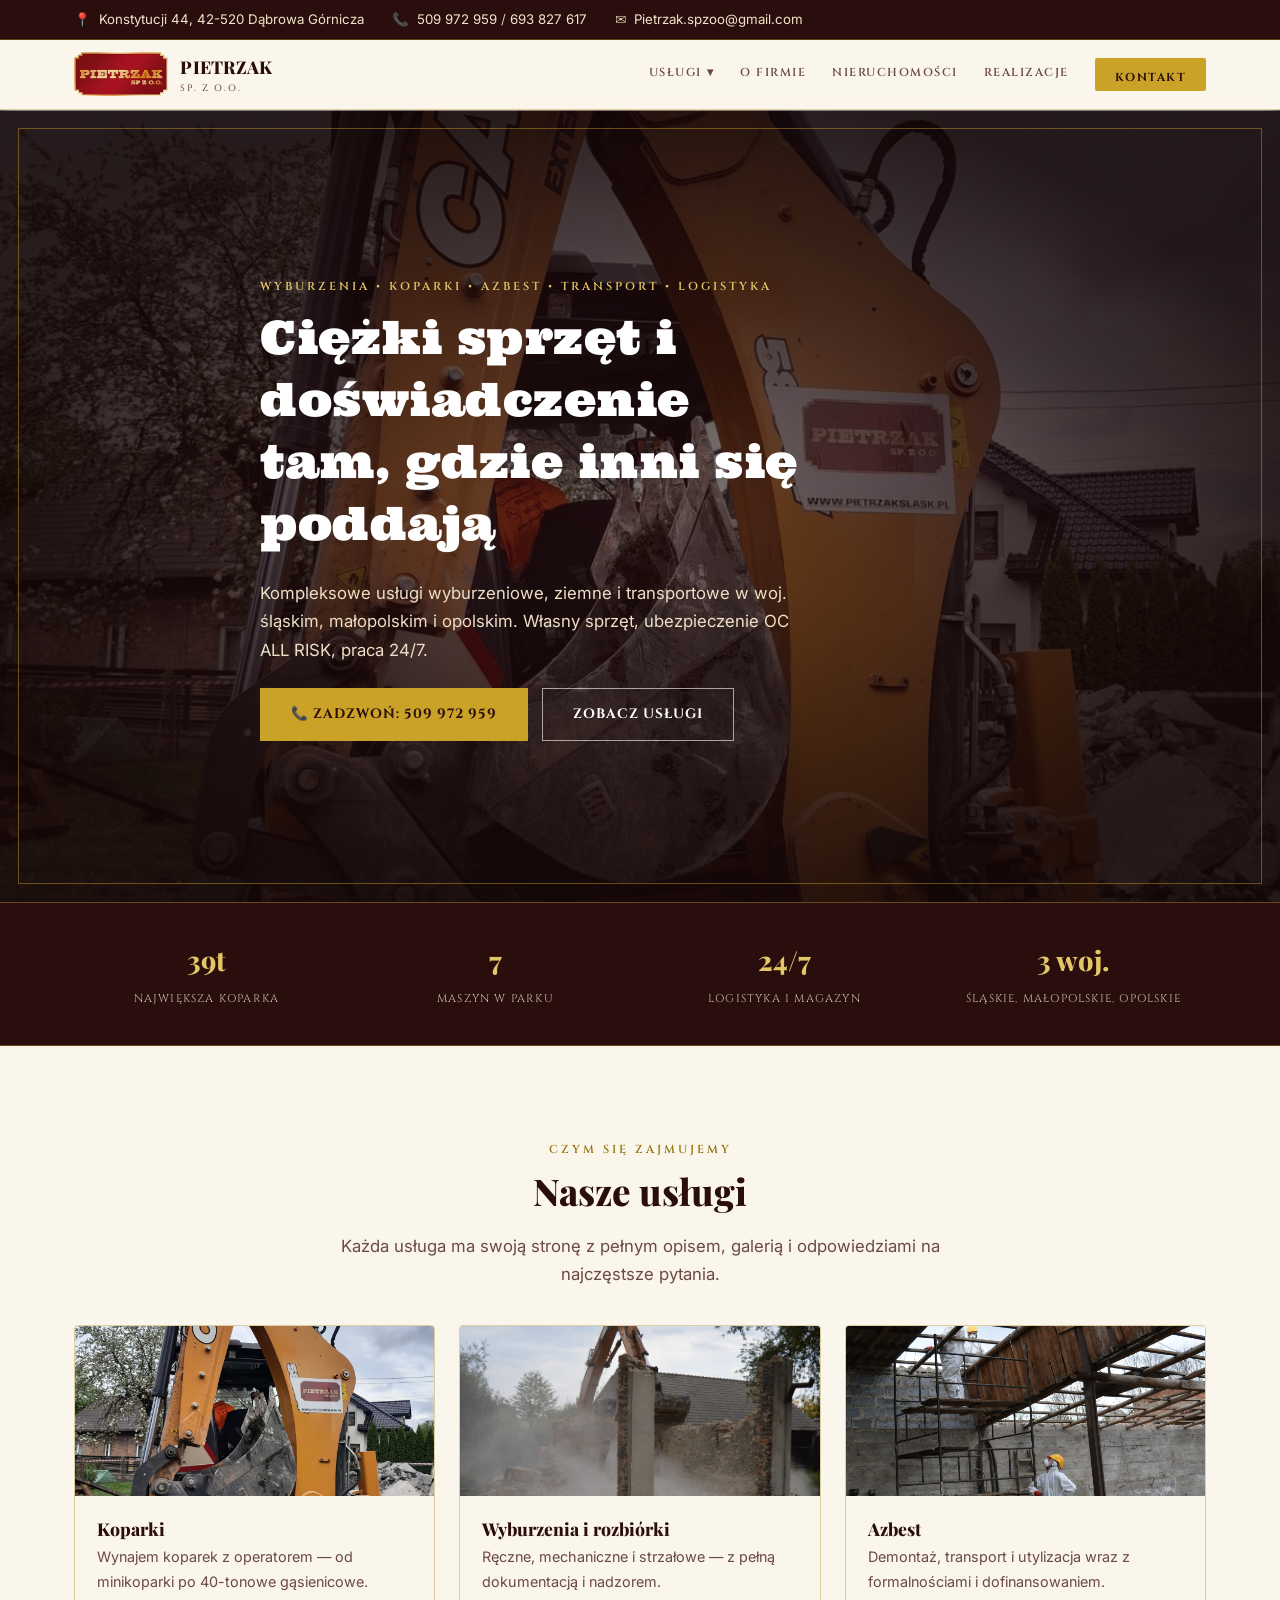
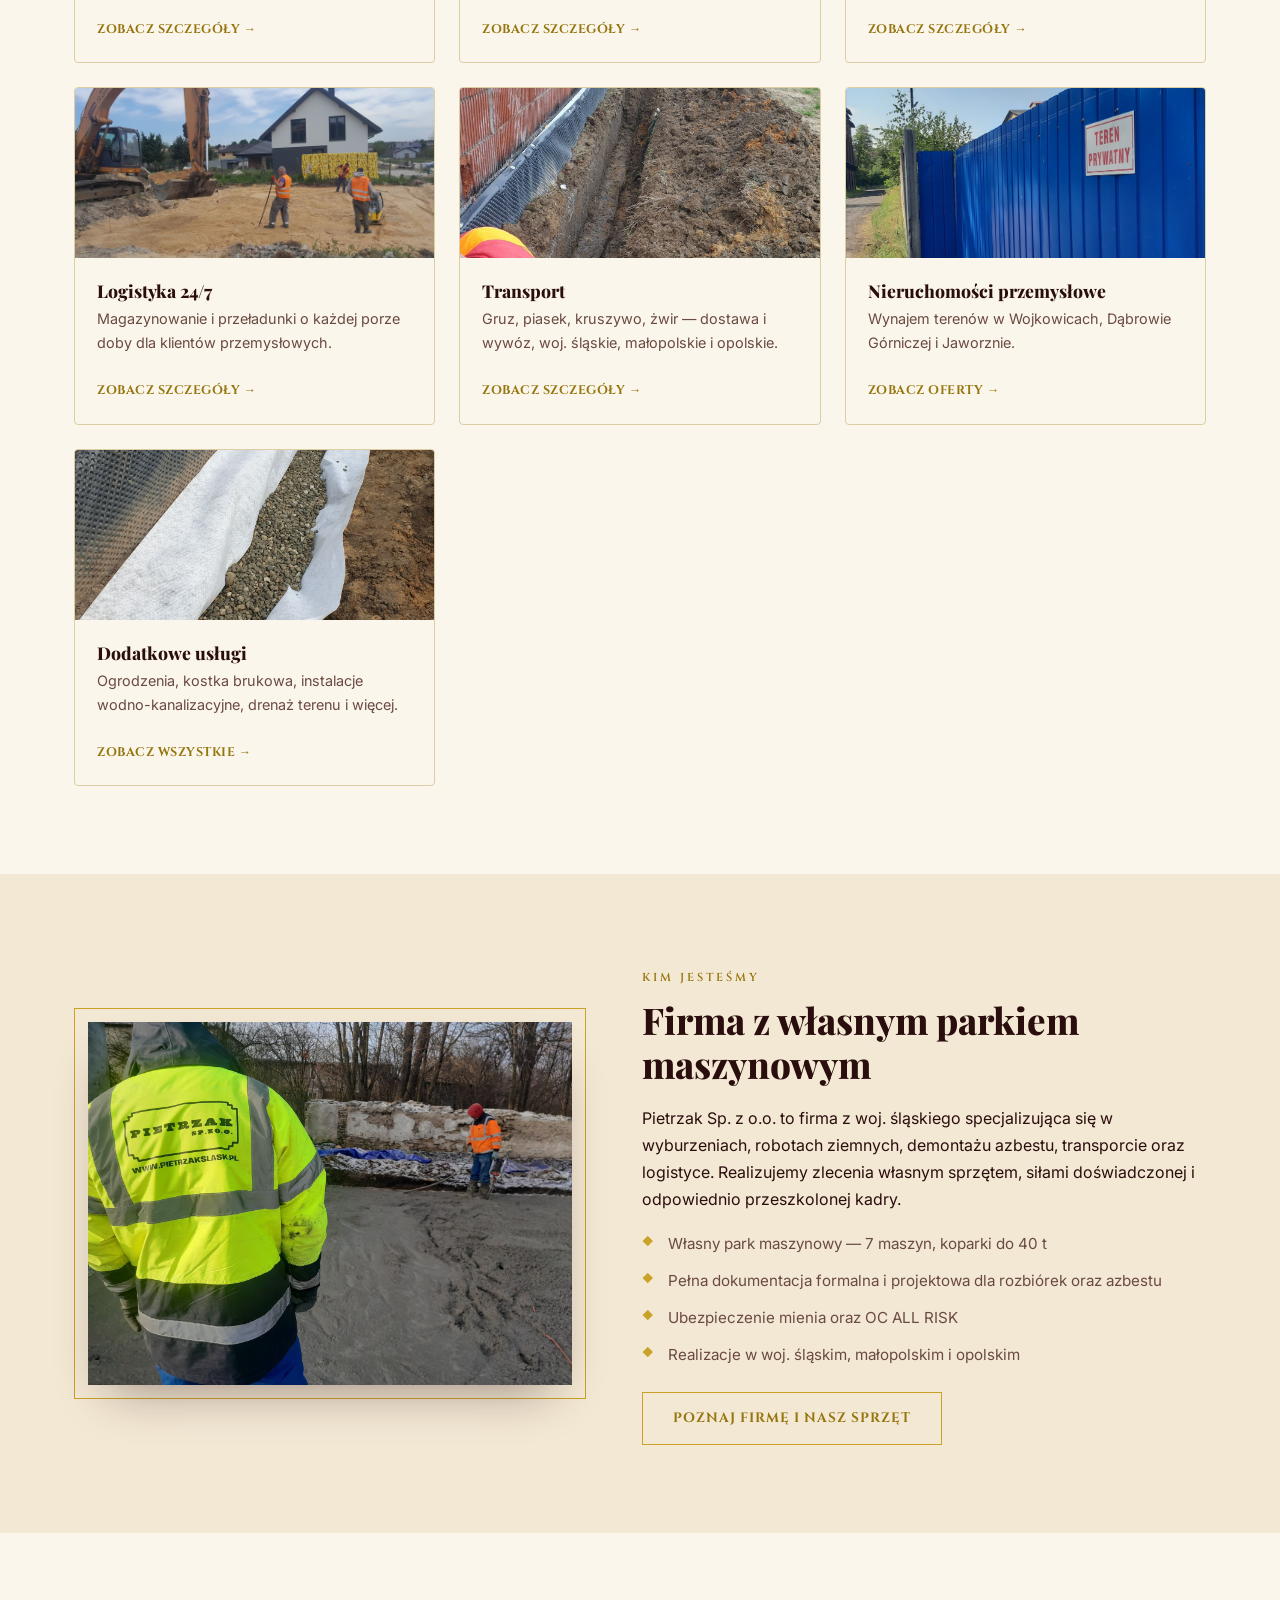
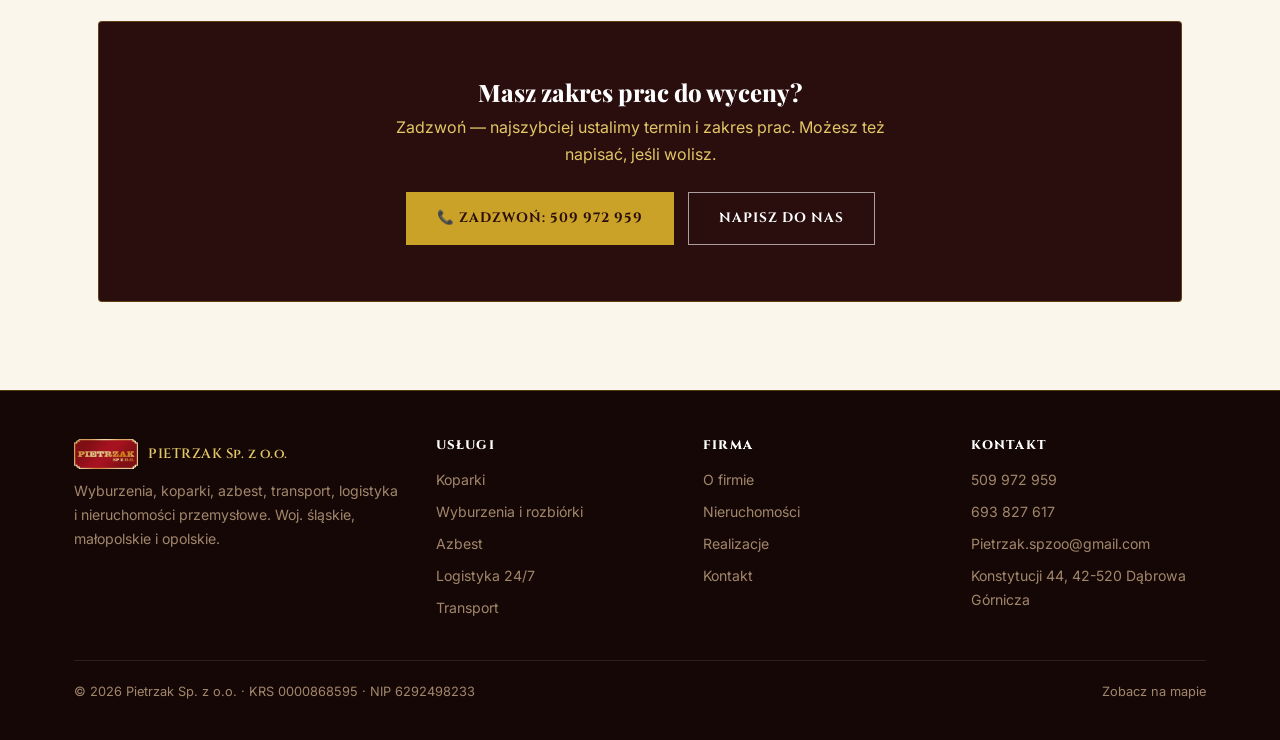
==== commit c4a32e91: "Fix contact form: phone entries no longer silently mishandled The "Telefon lub e-mail" field was alw" ====
--- a/index.html
+++ b/index.html
@@ -260,6 +260,6 @@
   </div>
 </footer>
 
-<script src="js/script.js?v=16"></script>
+<script src="js/script.js?v=17"></script>
 </body>
 </html>
